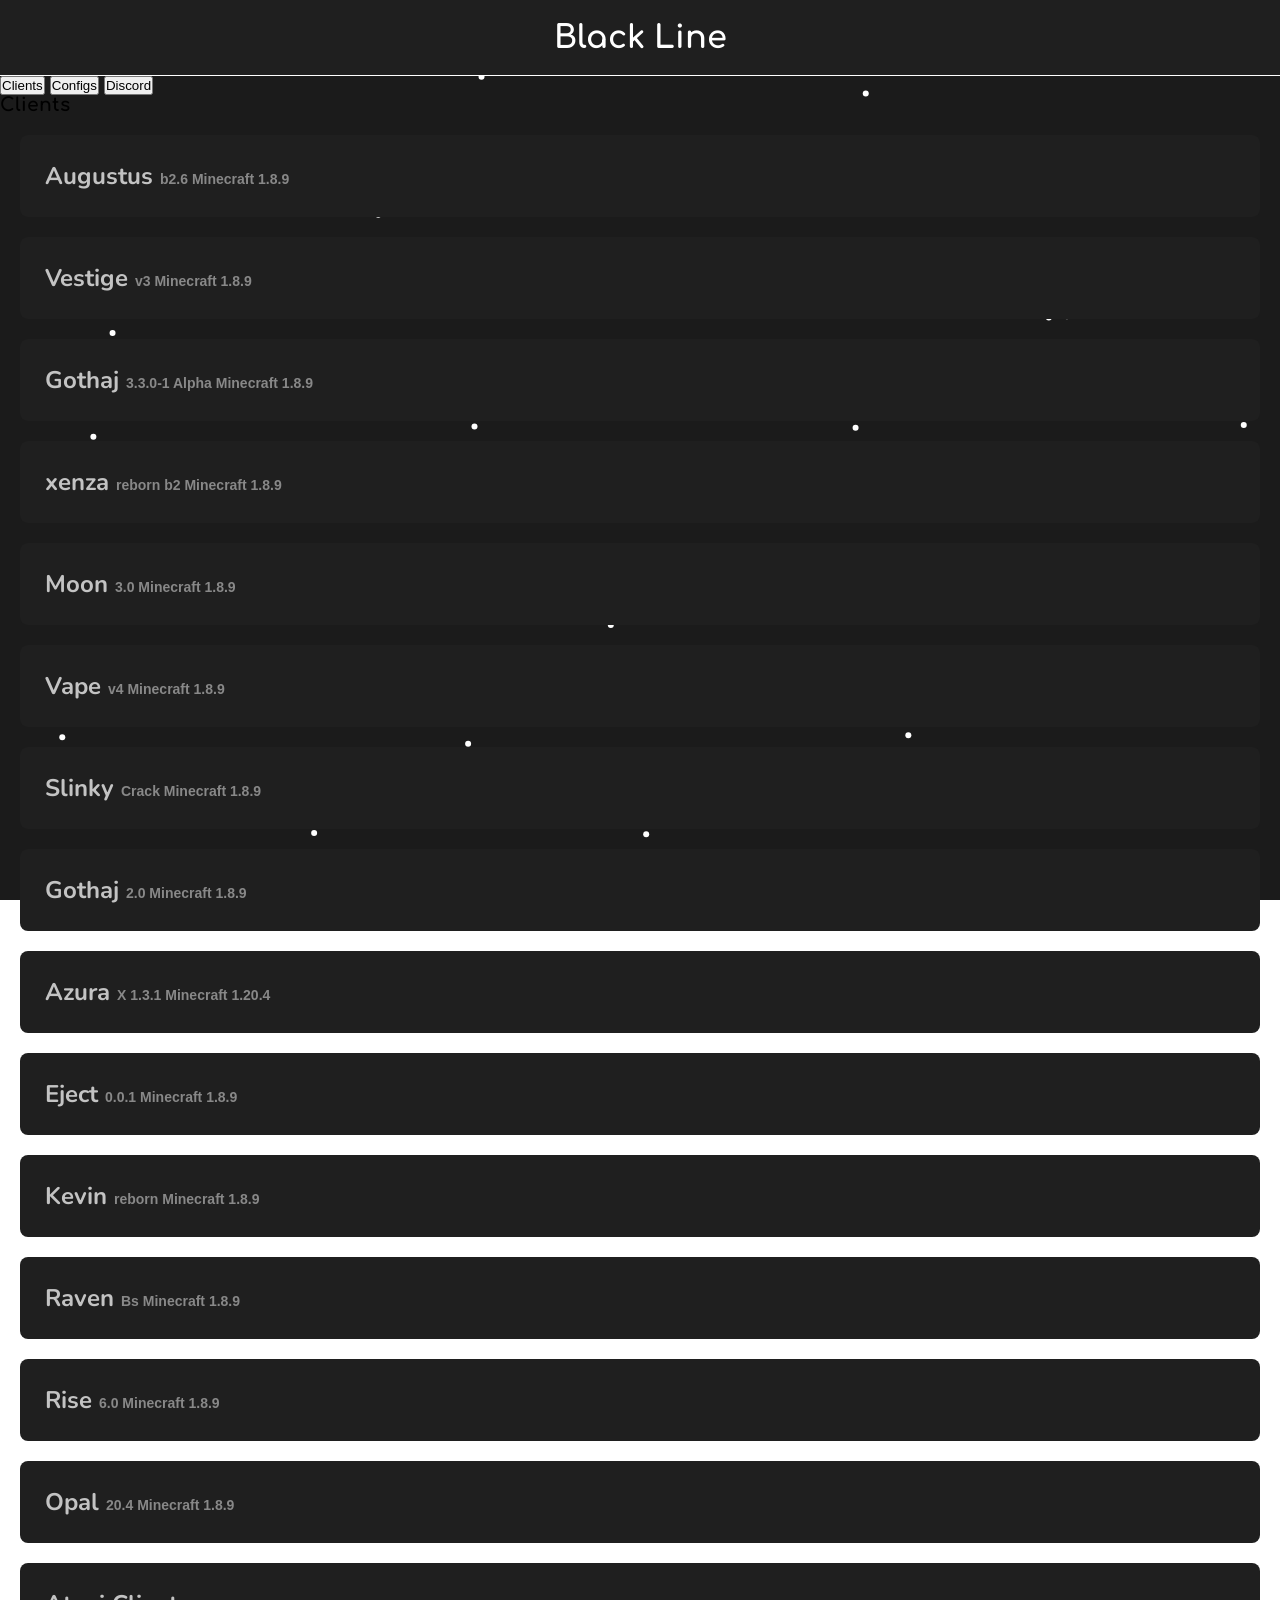
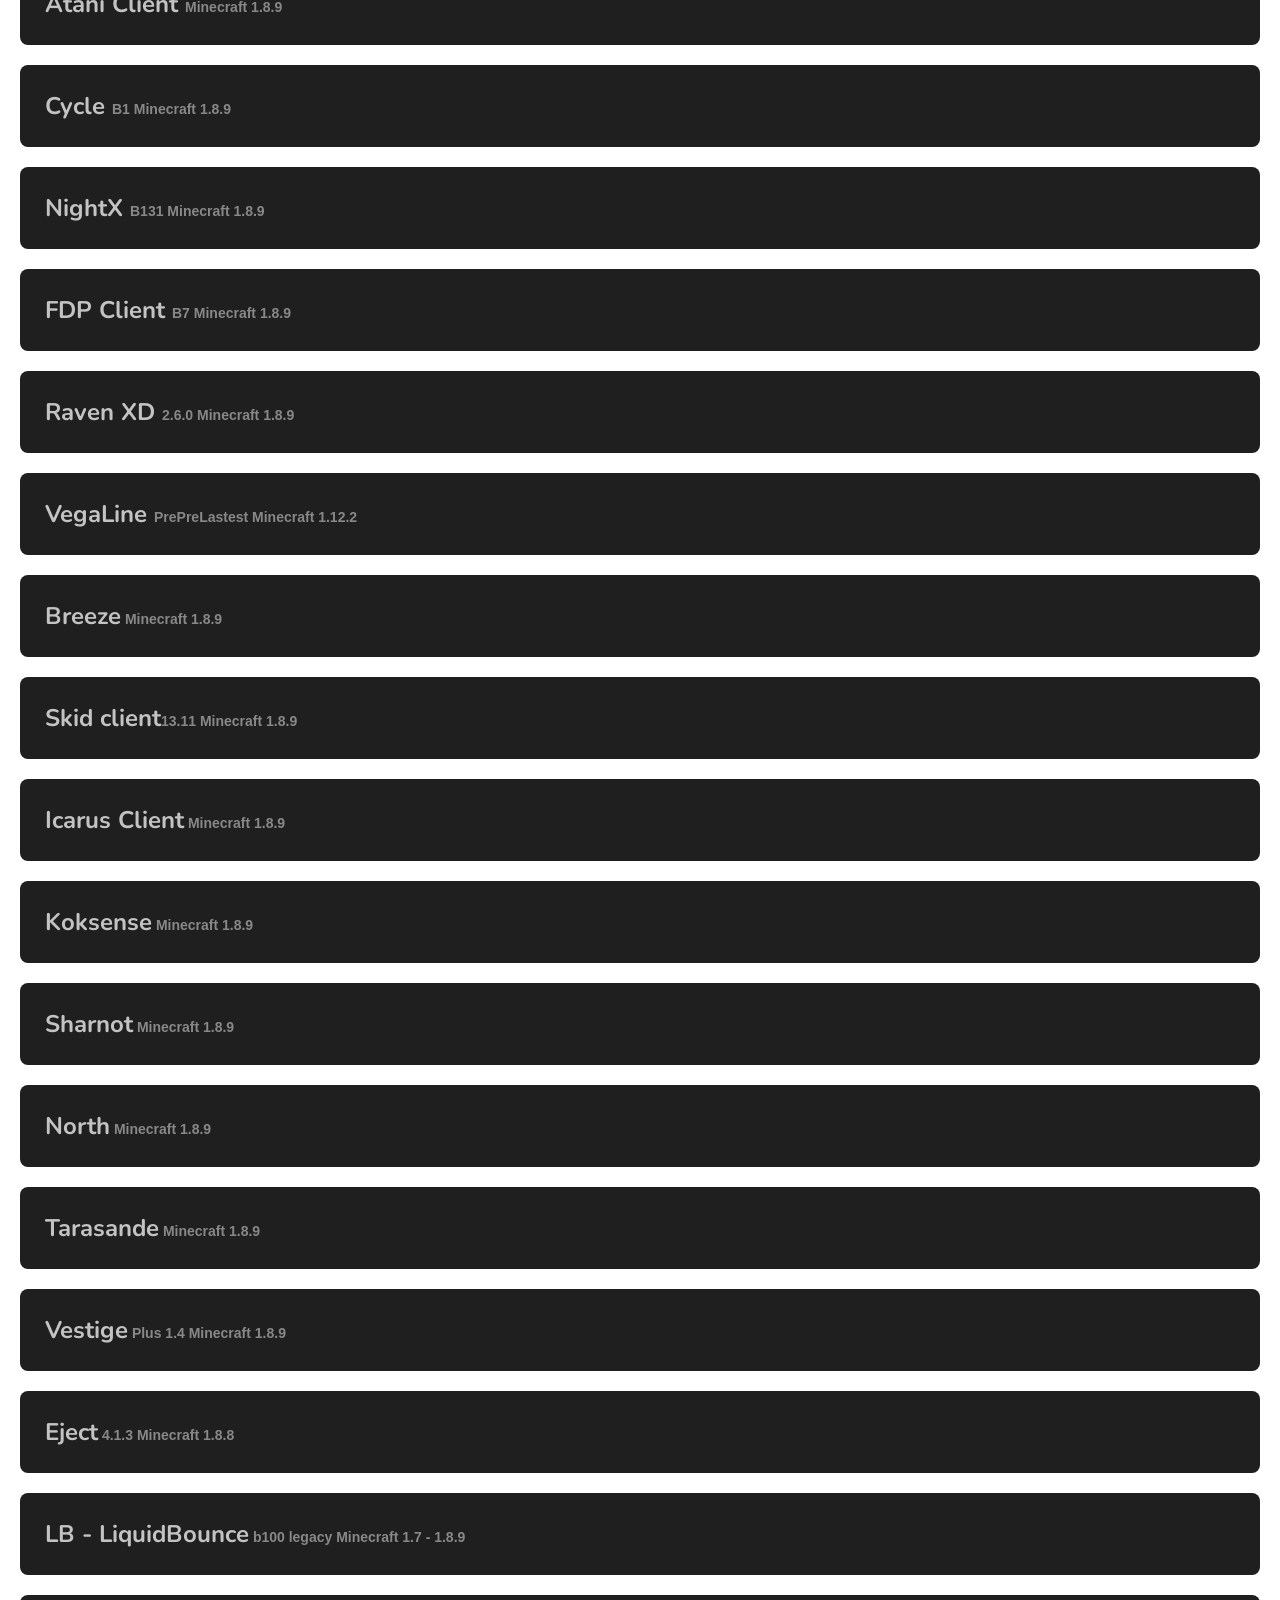
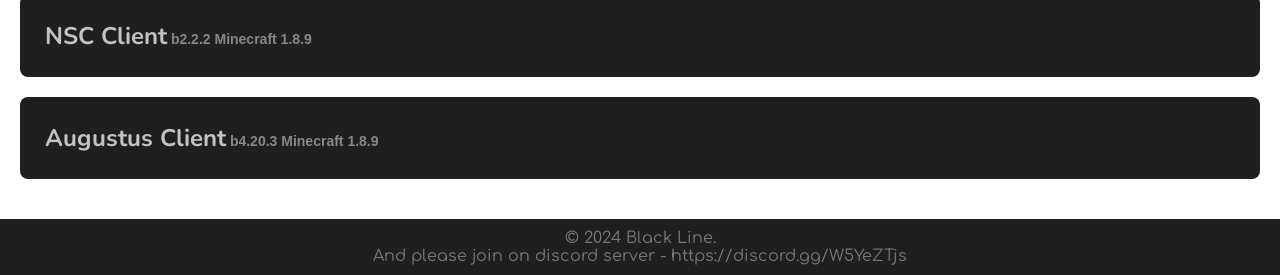
==== index.html @ 0f284dcb "Add files via upload this is my files because my authorizing app dont open" ====
<!DOCTYPE html>
<html>
<head>
  <link href='https://fonts.googleapis.com/css?family=Comfortaa' rel='stylesheet'>
  <link href="https://fonts.googleapis.com/css?family=Nunito" rel="stylesheet"> 
  <title>Black Line</title>
  <link rel="stylesheet" type="text/css" href="style.css">
</head>
<body>
  <header>
    <h1>Black Line</h1>
  </header>
  <div class="tab">
    <button class="tablinks" onclick="openCity(event, 'Clients')">Clients</button>
    <button class="tablinks" onclick="openCity(event, 'Configs')">Configs</button>
    <button class="tablinks" onclick="openCity(event, 'Discord')">Discord</button>
  </div>
  
  
  <div id="Clients" class="tabcontent">
    <h3>Clients</h3>
    
  <main>
    <div class="mod-section" onclick="toggleLinks(event, 'mod1')">
      <h2>Augustus <span class="mod-version">b2.6 Minecraft 1.8.9</span></h2>
      <div id="mod1-links" class="links">
        <ul>
          <br />
          <li><a href="https://workupload.com/start/Jeb2rNtH25T">Download Client</a></li>
          <li><a href="#">Intave, Polar, Grim</a></li>
          <li><a href="#">Description:</a></li>
          <li><a href="#">Augustus is one of the best cheats for today.</a></li>
          <li><a href="#">Unfortunately, it is only available on version 1.8.9.</a></li>
          <li><a href="#">But it has a good control menu, a nice appearance and</a></li>
          <li><a href="#">the possibility of almost complete customization.</a></li>
          <!-- Add more download links as needed -->
        </ul>
      </div>
    </div>
    <div class="mod-section" onclick="toggleLinks(event, 'mod2')">
      <h2>Vestige <span class="mod-version">v3 Minecraft 1.8.9</span></h2>
      <div id="mod2-links" class="links">
        <ul>
          <br />
          <li><a href="https://raw.githubusercontent.com/JonnyOnlineYT/mogelclients/main/vestige-v3.zip">Download Client</a></li>
          <li><a href="#">Intave, Polar, Grim</a></li>
          <li><a href="#">Description:</a></li>
          <li><a href="#">Vestige Client (1.8.9) is a free client designed for playing BlocksMC and Hypixel Servers</a></li>
          <li><a href="#">It has gained popularity among players for its features and performance. </a></li>
          <li><a href="#">Some of its notable features include scaffold, auto block, and ghost modules.</a></li>
          <li><a href="#">Players appreciate its speed, flawless execution, and high quality, especially in blade mode.</a></li>
          <!-- Add more download links as needed -->
        </ul>
      </div>
    </div>
    <div class="mod-section" onclick="toggleLinks(event, 'mod3')">
      <h2>Gothaj <span class="mod-version">3.3.0-1 Alpha Minecraft 1.8.9</span></h2>
      <div id="mod3-links" class="links">
        <ul>
          <br />
          <li><a href="https://github.com/6000IQPLAY/Gothaj3.3.0-1/releases/tag/1">Download Client</a></li>
          <li><a href="#">Matrix,Polar,Grim,Invate </a></li>
          <li><a href="#">Description:</a></li>
          <li><a href="#">Gothaj is a fairly popular and high-quality crack of the collection of cheat functions for minecraft 1.8.9, </a></li>
          <li><a href="#">it has a good control menu and the ability to work on vanilla minecraft. It works great on multi-user servers.</a></li>
          <!-- Add more download links as needed -->
        </ul>
      </div>
    </div>
        <div class="mod-section" onclick="toggleLinks(event, 'mod4')">
      <h2>xenza <span class="mod-version">reborn b2 Minecraft 1.8.9</span></h2>
      <div id="mod4-links" class="links">
        <ul>
          <br />
          <li><a href="https://workupload.com/file/TpEWAcXWvV6">Download Client</a></li>
          <li><a href="#">Intave, Polar, Grim </a></li>
          <li><a href="#">Description:</a></li>
          <li><a href="#">xenza is an analog of Augustus 2.6 but with a large set of functions.</a></li>
          <li><a href="#">Unfortunately, it is only available on version 1.8.9.</a></li>
          <li><a href="#">But it has a good control menu, a nice appearance and</a></li>
          <li><a href="#">the possibility of almost complete customization.</a></li>
          <!-- Add more download links as needed -->
        </ul>
      </div>
    </div>
    <div class="mod-section" onclick="toggleLinks(event, 'mod5')">
      <h2>Moon <span class="mod-version">3.0 Minecraft 1.8.9</span></h2>
      <div id="mod5-links" class="links">
        <ul>
          <br />
          <li><a href="https://www.mediafire.com/file/x8bqhr2j3sk7ki8/moon.rar/file">Download Client</a></li>
          <li><a href="#">Intave, Polar </a></li>
          <li><a href="#">Description:</a></li>
          <li><a href="#">A client which fits all your needs, both visually and feature wise.</a></li>
          <li><a href="#">Provides easy usability while staying customizable through our scripting system.</a></li>
          <!-- Add more download links as needed -->
        </ul>
      </div>
    </div>
    <div class="mod-section" onclick="toggleLinks(event, 'mod6')">
      <h2>Vape <span class="mod-version">v4 Minecraft 1.8.9</span></h2>
      <div id="mod6-links" class="links">
        <ul>
          <br />
          <li><a href="https://workupload.com/file/ntepRcmhAmQ">Download Client</a></li>
          <li><a href="#">Legit Client </a></li>
          <li><a href="#">Description:</a></li>
          <li><a href="#">Vape is designed specifically for the closet cheater, giving you undetectable advantages in combat.</a></li>
          <li><a href="#">No updates required. Our combat modules are designed to last, built to work on any anticheat without relying on temporary bypasses.</a></li>
          <li><a href="#">Enhance your performance with super-human aiming on multiple modules, while retaining full control of your cursor.</a></li>
          <!-- Add more download links as needed -->
        </ul>
      </div>
    </div>
    <div class="mod-section" onclick="toggleLinks(event, 'mod7')">
      <h2>Slinky <span class="mod-version">Crack Minecraft 1.8.9</span></h2>
      <div id="mod7-links" class="links">
        <ul>
          <br />
          <li><a href="https://workupload.com/start/u4AxCh53ywJ">Download Client</a></li>
          <li><a href="#">Intave, Polar</a></li>
          <!-- Add more download links as needed -->
        </ul>
      </div>
    </div>
    <div class="mod-section" onclick="toggleLinks(event, 'mod8')">
      <h2>Gothaj <span class="mod-version">2.0 Minecraft 1.8.9</span></h2>
      <div id="mod8-links" class="links">
        <ul>
          <br />
          <li><a href="https://www.mediafire.com/file/fvccam3km91acpy/Gothaj_Client_2.0.zip/file">Download Client</a></li>
          <li><a href="#">Intave, Polar, Grim, Matrix</a></li>
          <li><a href="#">Description:</a></li>
          <li><a href="#">Gothaj is a fairly popular and high-quality crack of the collection of cheat functions for minecraft 1.8.9, </a></li>
          <li><a href="#">it has a good control menu and the ability to work on vanilla minecraft. It works great on multi-user servers.</a></li>
          <!-- Add more download links as needed -->
        </ul>
      </div>
    </div>
    <div class="mod-section" onclick="toggleLinks(event, 'mod9')">
      <h2>Azura <span class="mod-version">X 1.3.1 Minecraft 1.20.4</span></h2>
      <div id="mod9-links" class="links">
        <ul>
          <br />
          <li><a href="https://www.mediafire.com/folder/qs6l0rlkm5ske/Azura+X+1.3.1">Download Client</a></li>
          <li><a href="#">Intave, Polar, Grim, Matrix</a></li>
          <!-- Add more download links as needed -->
        </ul>
      </div>
    </div>
    <div class="mod-section" onclick="toggleLinks(event, 'mod10')">
      <h2>Eject <span class="mod-version">0.0.1 Minecraft 1.8.9</span></h2>
      <div id="mod10-links" class="links">
        <ul>
          <br />
          <li><a href="https://drive.google.com/file/d/1KgndVhfohoVbIby2mFHTT6utDNGaOh8Y/view">Download Client</a></li>
          <li><a href="#">Intave, Polar, Grim, Matrix</a></li>
          <!-- Add more download links as needed -->
        </ul>
      </div>
    </div>
    <div class="mod-section" onclick="toggleLinks(event, 'mod11')">
      <h2>Kevin <span class="mod-version">reborn Minecraft 1.8.9</span></h2>
      <div id="mod11-links" class="links">
        <ul>
          <br />
          <li><a href="https://drive.google.com/file/d/1fQwMJ3UzFvBEUMCkCmTCUPOtE-1FVHh6/view">Download Client</a></li>
          <li><a href="#">Intave, Polar, Grim, Matrix</a></li>
          <!-- Add more download links as needed -->
        </ul>
      </div>
    </div>
    <div class="mod-section" onclick="toggleLinks(event, 'mod12')">
      <h2>Raven <span class="mod-version">Bs Minecraft 1.8.9</span></h2>
      <div id="mod12-links" class="links">
        <ul>
          <br />
          <li><a href="https://www.mediafire.com/file/vim54x78dmd5k6h/raven-bS.jar/file">Download Client</a></li>
          <li><a href="#">Matrix, Polar, Grim, Intave</a></li>
          <!-- Add more download links as needed -->
        </ul>
      </div>
    </div>
    <div class="mod-section" onclick="toggleLinks(event, 'mod13')">
      <h2>Rise <span class="mod-version">6.0 Minecraft 1.8.9</span></h2>
      <div id="mod13-links" class="links">
        <ul>
          <br />
          <li><a href="https://www.mediafire.com/file/3w3oole1l0ma2t7/RIse.zip/file">Download Client</a></li>
          <li><a href="#">Intave, Polar, Grim, Matrix</a></li>
          <!-- Add more download links as needed -->
        </ul>
      </div>
    </div>
    <div class="mod-section" onclick="toggleLinks(event, 'mod14')">
      <h2>Opal <span class="mod-version">20.4 Minecraft 1.8.9</span></h2>
      <div id="mod14-links" class="links">
        <ul>
          <br />
          <li><a href="https://www.mediafire.com/file/7ggxdp9uqwljor7/opal_files.rar/file">Download Client</a></li>
          <li><a href="#">Intave, Polar, Grim</a></li>
          <!-- Add more download links as needed -->
        </ul>
      </div>
    </div>
    <div class="mod-section" onclick="toggleLinks(event, 'mod15')">
      <h2>Atani Client <span class="mod-version"> Minecraft 1.8.9</span></h2>
      <div id="mod15-links" class="links">
        <ul>
          <br />
          <li><a href=" https://workupload.com/file/6sbhyuvFpcD">Download Client</a></li>
          <li><a href="#">Intave, Polar, Grim</a></li>
          <!-- Add more download links as needed -->
        </ul>
      </div>
    </div>
    <div class="mod-section" onclick="toggleLinks(event, 'mod16')">
      <h2>Cycle <span class="mod-version"> B1 Minecraft 1.8.9</span></h2>
      <div id="mod16-links" class="links">
        <ul>
          <br />
          <li><a href="https://www.mediafire.com/file/4e4ncevacizwep8/Cycle.zip/file">Download Client</a></li>
          <li><a href="#">Intave, Polar, Grim, AAC</a></li>
          <!-- Add more download links as needed -->
        </ul>
      </div>
    </div>
    <div class="mod-section" onclick="toggleLinks(event, 'mod17')">
      <h2>NightX <span class="mod-version"> B131 Minecraft 1.8.9</span></h2>
      <div id="mod17-links" class="links">
        <ul>
          <br />
          <li><a href="https://www.mediafire.com/file/ekyjxr29724k6vl/nightx-b131.jar/file">Download Client</a></li>
          <li><a href="#">NCP, AAC</a></li>
          <!-- Add more download links as needed -->
        </ul>
      </div>
    </div>
    <div class="mod-section" onclick="toggleLinks(event, 'mod18')">
      <h2>FDP Client <span class="mod-version"> B7 Minecraft 1.8.9</span></h2>
      <div id="mod18-links" class="links">
        <ul>
          <br />
          <li><a href="https://www.mediafire.com/file/qr2v65r2qyps3za/FDPClient-build.jar/file">Download Client</a></li>
          <li><a href="#">Intave, Polar, Matrix</a></li>
          <!-- Add more download links as needed -->
        </ul>
      </div>
    </div>
    <div class="mod-section" onclick="toggleLinks(event, 'mod19')">
      <h2>Raven XD <span class="mod-version"> 2.6.0 Minecraft 1.8.9</span></h2>
      <div id="mod19-links" class="links">
        <ul>
          <br />
          <li><a href="https://www.mediafire.com/file/8wau5yt0liipi9w/raven-XD.jar/file">Download Client</a></li>
          <li><a href="#">Matrix, Polar, Grim, Intave</a></li>
          <!-- Add more download links as needed -->
        </ul>
      </div>
    </div>
    <div class="mod-section" onclick="toggleLinks(event, 'mod20')">
      <h2>VegaLine <span class="mod-version"> PrePreLastest Minecraft 1.12.2</span></h2>
      <div id="mod20-links" class="links">
        <ul>
          <br />
          <li><a href="https://workupload.com/file/kgQX3za2H6N">Download Client</a></li>
          <li><a href="#">Matrix, Polar, Grim, Intave</a></li>
          <!-- Add more download links as needed -->
        </ul>
      </div>
    </div>
    <div class="mod-section" onclick="toggleLinks(event, 'mod21')">
      <h2>Breeze<span class="mod-version">  Minecraft 1.8.9</span></h2>
      <div id="mod21-links" class="links">
        <ul>
          <br />
          <li><a href="https://www.mediafire.com/file/jpk0q5c6pwi5vqu/breeze_mod_crack.rar/file">Download Client</a></li>
          <li><a href="#">Legit client</a></li>
          <!-- Add more download links as needed -->
        </ul>
      </div>
    </div>
    <div class="mod-section" onclick="toggleLinks(event, 'mod22')">
      <h2>Skid client<span class="mod-version">13.11  Minecraft 1.8.9</span></h2>
      <div id="mod22-links" class="links">
        <ul>
          <br />
          <li><a href="https://www.mediafire.com/file/66086vh2yztd04z/Skid.zip/file">Download Client</a></li>
          <li><a href="#">Intave, Matrix, Grim</a></li>
          <!-- Add more download links as needed -->
        </ul>
      </div>
    </div>
    <div class="mod-section" onclick="toggleLinks(event, 'mod23')">
      <h2>Icarus Client<span class="mod-version"> Minecraft 1.8.9</span></h2>
      <div id="mod23-links" class="links">
        <ul>
          <br />
          <li><a href="https://www.mediafire.com/file/jtnfom02lpfukeb/Icarus.zip/file">Download Client</a></li>
          <li><a href="#">Intave, NCP, Vulcan, Matrix</a></li>
          <!-- Add more download links as needed -->
        </ul>
      </div>
    </div>
    <div class="mod-section" onclick="toggleLinks(event, 'mod24')">
      <h2>Koksense<span class="mod-version"> Minecraft 1.8.9</span></h2>
      <div id="mod24-links" class="links">
        <ul>
          <br />
          <li><a href="https://workupload.com/file/cumwGpUpEcW">Download Client</a></li>
          <li><a href="#">Intave, NCP, Vulcan, Matrix</a></li>
          <!-- Add more download links as needed -->
        </ul>
      </div>
    </div>
    <div class="mod-section" onclick="toggleLinks(event, 'mod25')">
      <h2>Sharnot<span class="mod-version"> Minecraft 1.8.9</span></h2>
      <div id="mod25-links" class="links">
        <ul>
          <br />
          <li><a href="https://drive.google.com/file/d/1z7fZajwUnlibhmOHBlvj8Dl8xIfo1o29/view">Download Client</a></li>
          <li><a href="#">Intave, NCP, Vulcan, Matrix</a></li>
          <!-- Add more download links as needed -->
        </ul>
      </div>
    </div>
    <div class="mod-section" onclick="toggleLinks(event, 'mod26')">
      <h2>North<span class="mod-version"> Minecraft 1.8.9</span></h2>
      <div id="mod26-links" class="links">
        <ul>
          <br />
          <li><a href="https://www.mediafire.com/file/1mysgkvptzo63ff/northshitintave.rar/file">Download Client</a></li>
          <li><a href="#">Intave, NCP, Vulcan, Matrix</a></li>
          <li><a href="#">Description:</a></li>
          <li><a href="#">North is a library that implements the OAuth 1.0a consumer and provider protocols.</a></li>
          <li><a href="#">It allows you to connect to an OAuth provider and request its resources,</a></li>
          <li><a href="#">or to build your own OAuth provider.</a></li>
          <!-- Add more download links as needed -->
        </ul>
      </div>
    </div>
    <div class="mod-section" onclick="toggleLinks(event, 'mod27')">
      <h2>Tarasande<span class="mod-version"> Minecraft 1.8.9</span></h2>
      <div id="mod27-links" class="links">
        <ul>
          <br />
          <li><a href="https://www.mediafire.com/file/1vwwv243a3aprsv/tarasande_files.rar/file">Download Client</a></li>
          <li><a href="#">Intave, NCP, Vulcan, Matrix</a></li>
          <li><a href="#">Description:</a></li>
          <li><a href="#">Tarasande Client Mod (1.20.4, 1.20.1) provides various features that give players an advantage</a></li>
          <li><a href="#">such as ESP (Extra Sensory Perception) to see other players through walls</a></li>
          <li><a href="#">aimbot functionality, and other enhancements.</a></li>
          <!-- Add more download links as needed -->
        </ul>
      </div>
    </div>
    <div class="mod-section" onclick="toggleLinks(event, 'mod28')">
      <h2>Vestige<span class="mod-version"> Plus 1.4 Minecraft 1.8.9</span></h2>
      <div id="mod28-links" class="links">
        <ul>
          <br />
          <li><a href="https://www.mediafire.com/file/uwz2aen91uhidal/vestige%252B_softland.zip/file">Download Client</a></li>
          <li><a href="#">Intave, NCP, Vulcan, Matrix</a></li>
          <li><a href="#">Description:</a></li>
          <li><a href="#">Vestige Client (1.8.9) is a free client designed for playing BlocksMC and Hypixel Servers</a></li>
          <li><a href="#">It has gained popularity among players for its features and performance. </a></li>
          <li><a href="#">Some of its notable features include scaffold, auto block, and ghost modules.</a></li>
          <li><a href="#">Players appreciate its speed, flawless execution, and high quality, especially in blade mode.</a></li>
          <!-- Add more download links as needed -->
        </ul>
      </div>
    </div>
    <div class="mod-section" onclick="toggleLinks(event, 'mod29')">
      <h2>Eject<span class="mod-version"> 4.1.3 Minecraft 1.8.8</span></h2>
      <div id="mod29-links" class="links">
        <ul>
          <br />
          <li><a href="https://www.mediafire.com/file/a90115vv3duwmrt/Eject_4.1.3.zip/file">Download Client</a></li>
          <li><a href="#">Intave, NCP, Vulcan, Matrix</a></li>
          <li><a href="#">Description:</a></li>
          <li><a href="#">An incredibly good GommeHD / Intave client</a></li>
          <li><a href="#">Frequently receives updates for Gomme and Intave AntiCheat </a></li>
          <li><a href="#">It is also ideal for gamers, cheaters and other Intave servers!</a></li>
          <!-- Add more download links as needed -->
        </ul>
      </div>
    </div>
    <div class="mod-section" onclick="toggleLinks(event, 'mod30')">
      <h2>LB - LiquidBounce<span class="mod-version"> b100 legacy Minecraft 1.7 - 1.8.9</span></h2>
      <div id="mod30-links" class="links">
        <ul>
          <br />
          <li><a href="I'm sorry, he's not here yet.">Download Client mod </a></li>
          <li><a href="https://liquidbounce.net/?ref=website-popularity">Download Client on official site LB</a></li>
          <li><a href="#">maybe all anticheats</a></li>
          <li><a href="#">Description:</a></li>
          <li><a href="#">LiquidBounce is a free and open-source mixin-based injection hacked client using the Fabric API for Minecraft.</a></li>
          <!-- Add more download links as needed -->
        </ul>
      </div>
    </div>
    <div class="mod-section" onclick="toggleLinks(event, 'mod31')">
      <h2>NSC Client<span class="mod-version"> b2.2.2 Minecraft 1.8.9</span></h2>
      <div id="mod31-links" class="links">
        <ul>
          <br />
          <li><a href="https://workupload.com/file/UJxXZkSLnph">Download Client mod </a></li>
          <li><a href="#">intave</a></li>
          <li><a href="#">Description:</a></li>
          <li><a href="#">-</a></li>
          <!-- Add more download links as needed -->
        </ul>
      </div>
    </div>
    <!-- Add more mod sections as needed -->
    <div class="mod-section" onclick="toggleLinks(event, 'mod32')">
      <h2>Augustus Client<span class="mod-version"> b4.20.3 Minecraft 1.8.9</span></h2>
      <div id="mod32-links" class="links">
        <ul>
          <br />
          <li><a href="https://go.linkify.ru/1seh">Download Client</a></li>
          <li><a href="#">intave and ohters</a></li>
          <li><a href="#">Description:</a></li>
          <li><a href="#">open file and run start.bat and wait for it to load</a></li>
          <!-- Add more download links as needed -->
        </ul>
      </div>
    </div>
    <!-- Add more mod sections as needed -->
  </main>
  <footer>
    <p>© 2024 Black Line.</p>
    <p>And please join on discord server - https://discord.gg/W5YeZTjs</p>
  </footer>
  <canvas id="canvas"></canvas>
  <script src="script.js"></script>
</body>
</html>
---- style.css ----
* {
  margin: 0;
  padding: 0;
  box-sizing: border-box;
}

body {
  font-family: 'Comfortaa';
  display: flex;
  flex-direction: column;
  min-height: 100vh;
}

header {
  background-color: #1f1f1f;
  color: #ffffff;
  padding: 20px;
  text-align: center;
  border-bottom: 1px solid #fff;
}

h1 {
  margin: 0;
  font-size: 32px;
}

main {
  padding: 20px;
  flex-grow: 1;
}

.mod-section {
  font-family: 'Nunito';
  background-color: #1f1f1f;
  border: 1px solid #515151;
  padding: 20px;
  margin-bottom: 20px;
  display: flex;
  flex-direction: column;
  align-items: flex-start;
  text-decoration: none;
  color: #c3c3c3;
  border-radius: 8px;
  border: 5px solid transparent; 
  transition: background-color 0.3s ease, border-color 0.3s ease;
  cursor: pointer;
}

.mod-section:hover {
  border-color: #fff; 
  background-color: #1d1d1d;
  border: 5px solid #fff;
}

.mod-section h2 {
  margin: 0;
  font-size: 24px;
  margin-right: 10px;
}

.mod-version {
  font-family: Arial, sans-serif;
  font-size: 14px;
  color: #888;
  font-weight: bold;
}

.links {
  max-height: 0;
  overflow: hidden;
  transition: max-height 0.5s ease;
}

.links.show {
  max-height: 200px;
}


.links ul {
  list-style: none;
}

.links li {
  margin-bottom: 5px;
}

.links a {
  transition: color 0.3s ease;
  text-decoration: none;
  color: #c5c5c5;
}

.links a:hover {
  color: white;
}

footer {
  background-color: #1f1f1f;
  color: #7a7a7a;
  padding: 10px;
  text-align: center;
  overflow: hidden;
}

canvas {
  background-color:#1b1b1b;
  position: fixed;
  top: 0;
  left: 0;
  z-index: -1;
  pointer-events: none;
}
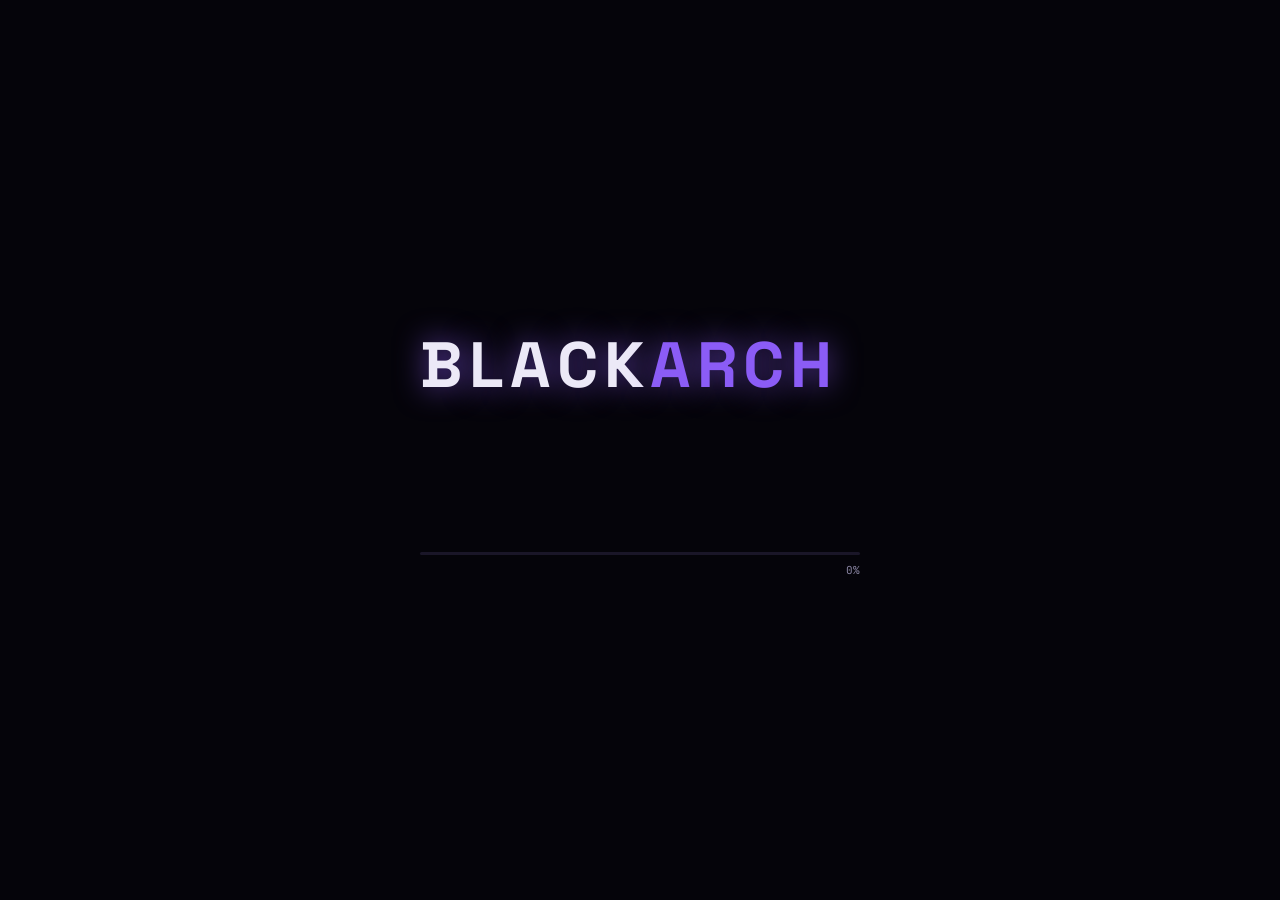
==== commit fd81ce6a: "update!" ====
--- a/index.html
+++ b/index.html
@@ -1,438 +1,44 @@
 <!DOCTYPE html>
-<html>
+<html lang="ru">
 <head>
-  <link href='https://fonts.googleapis.com/css?family=Comfortaa' rel='stylesheet'>
-  <link href="https://fonts.googleapis.com/css?family=Nunito" rel="stylesheet"> 
-  <title>Black Line</title>
-  <link rel="stylesheet" type="text/css" href="style.css">
+<meta charset="UTF-8"><meta name="viewport" content="width=device-width,initial-scale=1">
+<title>BlackArch</title>
+<link rel="preconnect" href="https://fonts.googleapis.com"><link rel="preconnect" href="https://fonts.gstatic.com" crossorigin>
+<link href="https://fonts.googleapis.com/css2?family=Space+Grotesk:wght@400;500;700&family=JetBrains+Mono:wght@400;600&display=swap" rel="stylesheet">
+<link rel="stylesheet" href="style.css">
 </head>
 <body>
-  <header>
-    <h1>Black Line</h1>
-  </header>
-  <div class="tab">
-    <button class="tablinks" onclick="openCity(event, 'Clients')">Clients</button>
-    <button class="tablinks" onclick="openCity(event, 'Configs')">Configs</button>
-    <button class="tablinks" onclick="openCity(event, 'Discord')">Discord</button>
+<div id="boot">
+  <canvas id="bootfx"></canvas>
+  <div class="boot-box">
+    <div class="boot-logo">BLACK<span>ARCH</span></div>
+    <div class="boot-log" id="bootlog"></div>
+    <div class="boot-bar"><i id="bootbar"></i></div>
+    <div class="boot-pct" id="bootpct">0%</div>
   </div>
-  
-  
-  <div id="Clients" class="tabcontent">
-    <h3>Clients</h3>
-    
+</div>
+<div class="bg"></div>
+<div class="app">
+  <aside class="side">
+    <a class="brand" href="#clients">BLACK<span>ARCH</span></a>
+    <nav id="tabs">
+      <button data-tab="clients" class="on"><svg viewBox="0 0 24 24"><path d="M4 5h16v11H4zM8 20h8M12 16v4"/></svg><b>Clients</b></button>
+      <button data-tab="cfg"><svg viewBox="0 0 24 24"><path d="M4 7h10M18 7h2M4 17h2M10 17h10M14 4v6M6 14v6"/></svg><b>CFG</b></button>
+      <button data-tab="install"><svg viewBox="0 0 24 24"><path d="M12 4v11M7 11l5 5 5-5M5 20h14"/></svg><b>Install</b></button>
+      <button data-tab="youtube"><svg viewBox="0 0 24 24"><rect x="3" y="6" width="18" height="12" rx="4"/><path d="M10 9.5v5l4.5-2.5z"/></svg><b>YouTube</b></button>
+      <button data-tab="discord"><svg viewBox="0 0 24 24"><path d="M7 7c3-1.5 7-1.5 10 0 2 3 3 6 3 9-2 1.500-4 2-4 2l-1-2M7 7C5 10 4 13 4 16c2 1.500 4 2 4 2l1-2M9 13h.01M15 13h.01"/></svg><b>Discord</b></button>
+    </nav>
+    <div class="side-foot">v3 · online<span class="dot"></span></div>
+  </aside>
   <main>
-    <div class="mod-section" onclick="toggleLinks(event, 'mod1')">
-      <h2>Augustus <span class="mod-version">b2.6 Minecraft 1.8.9</span></h2>
-      <div id="mod1-links" class="links">
-        <ul>
-          <br />
-          <li><a href="https://workupload.com/start/Jeb2rNtH25T">Download Client</a></li>
-          <li><a href="#">Intave, Polar, Grim</a></li>
-          <li><a href="#">Description:</a></li>
-          <li><a href="#">Augustus is one of the best cheats for today.</a></li>
-          <li><a href="#">Unfortunately, it is only available on version 1.8.9.</a></li>
-          <li><a href="#">But it has a good control menu, a nice appearance and</a></li>
-          <li><a href="#">the possibility of almost complete customization.</a></li>
-          <!-- Add more download links as needed -->
-        </ul>
-      </div>
-    </div>
-    <div class="mod-section" onclick="toggleLinks(event, 'mod2')">
-      <h2>Vestige <span class="mod-version">v3 Minecraft 1.8.9</span></h2>
-      <div id="mod2-links" class="links">
-        <ul>
-          <br />
-          <li><a href="https://raw.githubusercontent.com/JonnyOnlineYT/mogelclients/main/vestige-v3.zip">Download Client</a></li>
-          <li><a href="#">Intave, Polar, Grim</a></li>
-          <li><a href="#">Description:</a></li>
-          <li><a href="#">Vestige Client (1.8.9) is a free client designed for playing BlocksMC and Hypixel Servers</a></li>
-          <li><a href="#">It has gained popularity among players for its features and performance. </a></li>
-          <li><a href="#">Some of its notable features include scaffold, auto block, and ghost modules.</a></li>
-          <li><a href="#">Players appreciate its speed, flawless execution, and high quality, especially in blade mode.</a></li>
-          <!-- Add more download links as needed -->
-        </ul>
-      </div>
-    </div>
-    <div class="mod-section" onclick="toggleLinks(event, 'mod3')">
-      <h2>Gothaj <span class="mod-version">3.3.0-1 Alpha Minecraft 1.8.9</span></h2>
-      <div id="mod3-links" class="links">
-        <ul>
-          <br />
-          <li><a href="https://github.com/6000IQPLAY/Gothaj3.3.0-1/releases/tag/1">Download Client</a></li>
-          <li><a href="#">Matrix,Polar,Grim,Invate </a></li>
-          <li><a href="#">Description:</a></li>
-          <li><a href="#">Gothaj is a fairly popular and high-quality crack of the collection of cheat functions for minecraft 1.8.9, </a></li>
-          <li><a href="#">it has a good control menu and the ability to work on vanilla minecraft. It works great on multi-user servers.</a></li>
-          <!-- Add more download links as needed -->
-        </ul>
-      </div>
-    </div>
-        <div class="mod-section" onclick="toggleLinks(event, 'mod4')">
-      <h2>xenza <span class="mod-version">reborn b2 Minecraft 1.8.9</span></h2>
-      <div id="mod4-links" class="links">
-        <ul>
-          <br />
-          <li><a href="https://workupload.com/file/TpEWAcXWvV6">Download Client</a></li>
-          <li><a href="#">Intave, Polar, Grim </a></li>
-          <li><a href="#">Description:</a></li>
-          <li><a href="#">xenza is an analog of Augustus 2.6 but with a large set of functions.</a></li>
-          <li><a href="#">Unfortunately, it is only available on version 1.8.9.</a></li>
-          <li><a href="#">But it has a good control menu, a nice appearance and</a></li>
-          <li><a href="#">the possibility of almost complete customization.</a></li>
-          <!-- Add more download links as needed -->
-        </ul>
-      </div>
-    </div>
-    <div class="mod-section" onclick="toggleLinks(event, 'mod5')">
-      <h2>Moon <span class="mod-version">3.0 Minecraft 1.8.9</span></h2>
-      <div id="mod5-links" class="links">
-        <ul>
-          <br />
-          <li><a href="https://www.mediafire.com/file/x8bqhr2j3sk7ki8/moon.rar/file">Download Client</a></li>
-          <li><a href="#">Intave, Polar </a></li>
-          <li><a href="#">Description:</a></li>
-          <li><a href="#">A client which fits all your needs, both visually and feature wise.</a></li>
-          <li><a href="#">Provides easy usability while staying customizable through our scripting system.</a></li>
-          <!-- Add more download links as needed -->
-        </ul>
-      </div>
-    </div>
-    <div class="mod-section" onclick="toggleLinks(event, 'mod6')">
-      <h2>Vape <span class="mod-version">v4 Minecraft 1.8.9</span></h2>
-      <div id="mod6-links" class="links">
-        <ul>
-          <br />
-          <li><a href="https://workupload.com/file/ntepRcmhAmQ">Download Client</a></li>
-          <li><a href="#">Legit Client </a></li>
-          <li><a href="#">Description:</a></li>
-          <li><a href="#">Vape is designed specifically for the closet cheater, giving you undetectable advantages in combat.</a></li>
-          <li><a href="#">No updates required. Our combat modules are designed to last, built to work on any anticheat without relying on temporary bypasses.</a></li>
-          <li><a href="#">Enhance your performance with super-human aiming on multiple modules, while retaining full control of your cursor.</a></li>
-          <!-- Add more download links as needed -->
-        </ul>
-      </div>
-    </div>
-    <div class="mod-section" onclick="toggleLinks(event, 'mod7')">
-      <h2>Slinky <span class="mod-version">Crack Minecraft 1.8.9</span></h2>
-      <div id="mod7-links" class="links">
-        <ul>
-          <br />
-          <li><a href="https://workupload.com/start/u4AxCh53ywJ">Download Client</a></li>
-          <li><a href="#">Intave, Polar</a></li>
-          <!-- Add more download links as needed -->
-        </ul>
-      </div>
-    </div>
-    <div class="mod-section" onclick="toggleLinks(event, 'mod8')">
-      <h2>Gothaj <span class="mod-version">2.0 Minecraft 1.8.9</span></h2>
-      <div id="mod8-links" class="links">
-        <ul>
-          <br />
-          <li><a href="https://www.mediafire.com/file/fvccam3km91acpy/Gothaj_Client_2.0.zip/file">Download Client</a></li>
-          <li><a href="#">Intave, Polar, Grim, Matrix</a></li>
-          <li><a href="#">Description:</a></li>
-          <li><a href="#">Gothaj is a fairly popular and high-quality crack of the collection of cheat functions for minecraft 1.8.9, </a></li>
-          <li><a href="#">it has a good control menu and the ability to work on vanilla minecraft. It works great on multi-user servers.</a></li>
-          <!-- Add more download links as needed -->
-        </ul>
-      </div>
-    </div>
-    <div class="mod-section" onclick="toggleLinks(event, 'mod9')">
-      <h2>Azura <span class="mod-version">X 1.3.1 Minecraft 1.20.4</span></h2>
-      <div id="mod9-links" class="links">
-        <ul>
-          <br />
-          <li><a href="https://www.mediafire.com/folder/qs6l0rlkm5ske/Azura+X+1.3.1">Download Client</a></li>
-          <li><a href="#">Intave, Polar, Grim, Matrix</a></li>
-          <!-- Add more download links as needed -->
-        </ul>
-      </div>
-    </div>
-    <div class="mod-section" onclick="toggleLinks(event, 'mod10')">
-      <h2>Eject <span class="mod-version">0.0.1 Minecraft 1.8.9</span></h2>
-      <div id="mod10-links" class="links">
-        <ul>
-          <br />
-          <li><a href="https://drive.google.com/file/d/1KgndVhfohoVbIby2mFHTT6utDNGaOh8Y/view">Download Client</a></li>
-          <li><a href="#">Intave, Polar, Grim, Matrix</a></li>
-          <!-- Add more download links as needed -->
-        </ul>
-      </div>
-    </div>
-    <div class="mod-section" onclick="toggleLinks(event, 'mod11')">
-      <h2>Kevin <span class="mod-version">reborn Minecraft 1.8.9</span></h2>
-      <div id="mod11-links" class="links">
-        <ul>
-          <br />
-          <li><a href="https://drive.google.com/file/d/1fQwMJ3UzFvBEUMCkCmTCUPOtE-1FVHh6/view">Download Client</a></li>
-          <li><a href="#">Intave, Polar, Grim, Matrix</a></li>
-          <!-- Add more download links as needed -->
-        </ul>
-      </div>
-    </div>
-    <div class="mod-section" onclick="toggleLinks(event, 'mod12')">
-      <h2>Raven <span class="mod-version">Bs Minecraft 1.8.9</span></h2>
-      <div id="mod12-links" class="links">
-        <ul>
-          <br />
-          <li><a href="https://www.mediafire.com/file/vim54x78dmd5k6h/raven-bS.jar/file">Download Client</a></li>
-          <li><a href="#">Matrix, Polar, Grim, Intave</a></li>
-          <!-- Add more download links as needed -->
-        </ul>
-      </div>
-    </div>
-    <div class="mod-section" onclick="toggleLinks(event, 'mod13')">
-      <h2>Rise <span class="mod-version">6.0 Minecraft 1.8.9</span></h2>
-      <div id="mod13-links" class="links">
-        <ul>
-          <br />
-          <li><a href="https://www.mediafire.com/file/3w3oole1l0ma2t7/RIse.zip/file">Download Client</a></li>
-          <li><a href="#">Intave, Polar, Grim, Matrix</a></li>
-          <!-- Add more download links as needed -->
-        </ul>
-      </div>
-    </div>
-    <div class="mod-section" onclick="toggleLinks(event, 'mod14')">
-      <h2>Opal <span class="mod-version">20.4 Minecraft 1.8.9</span></h2>
-      <div id="mod14-links" class="links">
-        <ul>
-          <br />
-          <li><a href="https://www.mediafire.com/file/7ggxdp9uqwljor7/opal_files.rar/file">Download Client</a></li>
-          <li><a href="#">Intave, Polar, Grim</a></li>
-          <!-- Add more download links as needed -->
-        </ul>
-      </div>
-    </div>
-    <div class="mod-section" onclick="toggleLinks(event, 'mod15')">
-      <h2>Atani Client <span class="mod-version"> Minecraft 1.8.9</span></h2>
-      <div id="mod15-links" class="links">
-        <ul>
-          <br />
-          <li><a href=" https://workupload.com/file/6sbhyuvFpcD">Download Client</a></li>
-          <li><a href="#">Intave, Polar, Grim</a></li>
-          <!-- Add more download links as needed -->
-        </ul>
-      </div>
-    </div>
-    <div class="mod-section" onclick="toggleLinks(event, 'mod16')">
-      <h2>Cycle <span class="mod-version"> B1 Minecraft 1.8.9</span></h2>
-      <div id="mod16-links" class="links">
-        <ul>
-          <br />
-          <li><a href="https://www.mediafire.com/file/4e4ncevacizwep8/Cycle.zip/file">Download Client</a></li>
-          <li><a href="#">Intave, Polar, Grim, AAC</a></li>
-          <!-- Add more download links as needed -->
-        </ul>
-      </div>
-    </div>
-    <div class="mod-section" onclick="toggleLinks(event, 'mod17')">
-      <h2>NightX <span class="mod-version"> B131 Minecraft 1.8.9</span></h2>
-      <div id="mod17-links" class="links">
-        <ul>
-          <br />
-          <li><a href="https://www.mediafire.com/file/ekyjxr29724k6vl/nightx-b131.jar/file">Download Client</a></li>
-          <li><a href="#">NCP, AAC</a></li>
-          <!-- Add more download links as needed -->
-        </ul>
-      </div>
-    </div>
-    <div class="mod-section" onclick="toggleLinks(event, 'mod18')">
-      <h2>FDP Client <span class="mod-version"> B7 Minecraft 1.8.9</span></h2>
-      <div id="mod18-links" class="links">
-        <ul>
-          <br />
-          <li><a href="https://www.mediafire.com/file/qr2v65r2qyps3za/FDPClient-build.jar/file">Download Client</a></li>
-          <li><a href="#">Intave, Polar, Matrix</a></li>
-          <!-- Add more download links as needed -->
-        </ul>
-      </div>
-    </div>
-    <div class="mod-section" onclick="toggleLinks(event, 'mod19')">
-      <h2>Raven XD <span class="mod-version"> 2.6.0 Minecraft 1.8.9</span></h2>
-      <div id="mod19-links" class="links">
-        <ul>
-          <br />
-          <li><a href="https://www.mediafire.com/file/8wau5yt0liipi9w/raven-XD.jar/file">Download Client</a></li>
-          <li><a href="#">Matrix, Polar, Grim, Intave</a></li>
-          <!-- Add more download links as needed -->
-        </ul>
-      </div>
-    </div>
-    <div class="mod-section" onclick="toggleLinks(event, 'mod20')">
-      <h2>VegaLine <span class="mod-version"> PrePreLastest Minecraft 1.12.2</span></h2>
-      <div id="mod20-links" class="links">
-        <ul>
-          <br />
-          <li><a href="https://workupload.com/file/kgQX3za2H6N">Download Client</a></li>
-          <li><a href="#">Matrix, Polar, Grim, Intave</a></li>
-          <!-- Add more download links as needed -->
-        </ul>
-      </div>
-    </div>
-    <div class="mod-section" onclick="toggleLinks(event, 'mod21')">
-      <h2>Breeze<span class="mod-version">  Minecraft 1.8.9</span></h2>
-      <div id="mod21-links" class="links">
-        <ul>
-          <br />
-          <li><a href="https://www.mediafire.com/file/jpk0q5c6pwi5vqu/breeze_mod_crack.rar/file">Download Client</a></li>
-          <li><a href="#">Legit client</a></li>
-          <!-- Add more download links as needed -->
-        </ul>
-      </div>
-    </div>
-    <div class="mod-section" onclick="toggleLinks(event, 'mod22')">
-      <h2>Skid client<span class="mod-version">13.11  Minecraft 1.8.9</span></h2>
-      <div id="mod22-links" class="links">
-        <ul>
-          <br />
-          <li><a href="https://www.mediafire.com/file/66086vh2yztd04z/Skid.zip/file">Download Client</a></li>
-          <li><a href="#">Intave, Matrix, Grim</a></li>
-          <!-- Add more download links as needed -->
-        </ul>
-      </div>
-    </div>
-    <div class="mod-section" onclick="toggleLinks(event, 'mod23')">
-      <h2>Icarus Client<span class="mod-version"> Minecraft 1.8.9</span></h2>
-      <div id="mod23-links" class="links">
-        <ul>
-          <br />
-          <li><a href="https://www.mediafire.com/file/jtnfom02lpfukeb/Icarus.zip/file">Download Client</a></li>
-          <li><a href="#">Intave, NCP, Vulcan, Matrix</a></li>
-          <!-- Add more download links as needed -->
-        </ul>
-      </div>
-    </div>
-    <div class="mod-section" onclick="toggleLinks(event, 'mod24')">
-      <h2>Koksense<span class="mod-version"> Minecraft 1.8.9</span></h2>
-      <div id="mod24-links" class="links">
-        <ul>
-          <br />
-          <li><a href="https://workupload.com/file/cumwGpUpEcW">Download Client</a></li>
-          <li><a href="#">Intave, NCP, Vulcan, Matrix</a></li>
-          <!-- Add more download links as needed -->
-        </ul>
-      </div>
-    </div>
-    <div class="mod-section" onclick="toggleLinks(event, 'mod25')">
-      <h2>Sharnot<span class="mod-version"> Minecraft 1.8.9</span></h2>
-      <div id="mod25-links" class="links">
-        <ul>
-          <br />
-          <li><a href="https://drive.google.com/file/d/1z7fZajwUnlibhmOHBlvj8Dl8xIfo1o29/view">Download Client</a></li>
-          <li><a href="#">Intave, NCP, Vulcan, Matrix</a></li>
-          <!-- Add more download links as needed -->
-        </ul>
-      </div>
-    </div>
-    <div class="mod-section" onclick="toggleLinks(event, 'mod26')">
-      <h2>North<span class="mod-version"> Minecraft 1.8.9</span></h2>
-      <div id="mod26-links" class="links">
-        <ul>
-          <br />
-          <li><a href="https://www.mediafire.com/file/1mysgkvptzo63ff/northshitintave.rar/file">Download Client</a></li>
-          <li><a href="#">Intave, NCP, Vulcan, Matrix</a></li>
-          <li><a href="#">Description:</a></li>
-          <li><a href="#">North is a library that implements the OAuth 1.0a consumer and provider protocols.</a></li>
-          <li><a href="#">It allows you to connect to an OAuth provider and request its resources,</a></li>
-          <li><a href="#">or to build your own OAuth provider.</a></li>
-          <!-- Add more download links as needed -->
-        </ul>
-      </div>
-    </div>
-    <div class="mod-section" onclick="toggleLinks(event, 'mod27')">
-      <h2>Tarasande<span class="mod-version"> Minecraft 1.8.9</span></h2>
-      <div id="mod27-links" class="links">
-        <ul>
-          <br />
-          <li><a href="https://www.mediafire.com/file/1vwwv243a3aprsv/tarasande_files.rar/file">Download Client</a></li>
-          <li><a href="#">Intave, NCP, Vulcan, Matrix</a></li>
-          <li><a href="#">Description:</a></li>
-          <li><a href="#">Tarasande Client Mod (1.20.4, 1.20.1) provides various features that give players an advantage</a></li>
-          <li><a href="#">such as ESP (Extra Sensory Perception) to see other players through walls</a></li>
-          <li><a href="#">aimbot functionality, and other enhancements.</a></li>
-          <!-- Add more download links as needed -->
-        </ul>
-      </div>
-    </div>
-    <div class="mod-section" onclick="toggleLinks(event, 'mod28')">
-      <h2>Vestige<span class="mod-version"> Plus 1.4 Minecraft 1.8.9</span></h2>
-      <div id="mod28-links" class="links">
-        <ul>
-          <br />
-          <li><a href="https://www.mediafire.com/file/uwz2aen91uhidal/vestige%252B_softland.zip/file">Download Client</a></li>
-          <li><a href="#">Intave, NCP, Vulcan, Matrix</a></li>
-          <li><a href="#">Description:</a></li>
-          <li><a href="#">Vestige Client (1.8.9) is a free client designed for playing BlocksMC and Hypixel Servers</a></li>
-          <li><a href="#">It has gained popularity among players for its features and performance. </a></li>
-          <li><a href="#">Some of its notable features include scaffold, auto block, and ghost modules.</a></li>
-          <li><a href="#">Players appreciate its speed, flawless execution, and high quality, especially in blade mode.</a></li>
-          <!-- Add more download links as needed -->
-        </ul>
-      </div>
-    </div>
-    <div class="mod-section" onclick="toggleLinks(event, 'mod29')">
-      <h2>Eject<span class="mod-version"> 4.1.3 Minecraft 1.8.8</span></h2>
-      <div id="mod29-links" class="links">
-        <ul>
-          <br />
-          <li><a href="https://www.mediafire.com/file/a90115vv3duwmrt/Eject_4.1.3.zip/file">Download Client</a></li>
-          <li><a href="#">Intave, NCP, Vulcan, Matrix</a></li>
-          <li><a href="#">Description:</a></li>
-          <li><a href="#">An incredibly good GommeHD / Intave client</a></li>
-          <li><a href="#">Frequently receives updates for Gomme and Intave AntiCheat </a></li>
-          <li><a href="#">It is also ideal for gamers, cheaters and other Intave servers!</a></li>
-          <!-- Add more download links as needed -->
-        </ul>
-      </div>
-    </div>
-    <div class="mod-section" onclick="toggleLinks(event, 'mod30')">
-      <h2>LB - LiquidBounce<span class="mod-version"> b100 legacy Minecraft 1.7 - 1.8.9</span></h2>
-      <div id="mod30-links" class="links">
-        <ul>
-          <br />
-          <li><a href="I'm sorry, he's not here yet.">Download Client mod </a></li>
-          <li><a href="https://liquidbounce.net/?ref=website-popularity">Download Client on official site LB</a></li>
-          <li><a href="#">maybe all anticheats</a></li>
-          <li><a href="#">Description:</a></li>
-          <li><a href="#">LiquidBounce is a free and open-source mixin-based injection hacked client using the Fabric API for Minecraft.</a></li>
-          <!-- Add more download links as needed -->
-        </ul>
-      </div>
-    </div>
-    <div class="mod-section" onclick="toggleLinks(event, 'mod31')">
-      <h2>NSC Client<span class="mod-version"> b2.2.2 Minecraft 1.8.9</span></h2>
-      <div id="mod31-links" class="links">
-        <ul>
-          <br />
-          <li><a href="https://workupload.com/file/UJxXZkSLnph">Download Client mod </a></li>
-          <li><a href="#">intave</a></li>
-          <li><a href="#">Description:</a></li>
-          <li><a href="#">-</a></li>
-          <!-- Add more download links as needed -->
-        </ul>
-      </div>
-    </div>
-    <!-- Add more mod sections as needed -->
-    <div class="mod-section" onclick="toggleLinks(event, 'mod32')">
-      <h2>Augustus Client<span class="mod-version"> b4.20.3 Minecraft 1.8.9</span></h2>
-      <div id="mod32-links" class="links">
-        <ul>
-          <br />
-          <li><a href="https://go.linkify.ru/1seh">Download Client</a></li>
-          <li><a href="#">intave and ohters</a></li>
-          <li><a href="#">Description:</a></li>
-          <li><a href="#">open file and run start.bat and wait for it to load</a></li>
-          <!-- Add more download links as needed -->
-        </ul>
-      </div>
-    </div>
-    <!-- Add more mod sections as needed -->
+    <section class="panel on" id="clients"><header><p>01 / CLIENTS</p><h1>Клиенты</h1></header><div class="grid" id="clientGrid"></div></section>
+    <section class="panel" id="cfg"><header><p>02 / CONFIGS</p><h1>CFG</h1></header><div class="list" id="cfgList"></div></section>
+    <section class="panel" id="install"><header><p>03 / GUIDE</p><h1>Установка</h1></header><ol class="steps" id="steps"></ol></section>
+    <section class="panel" id="youtube"><header><p>04 / VIDEO</p><h1>YouTube</h1></header><div class="grid vids" id="vidGrid"></div></section>
+    <section class="panel" id="discord"><header><p>05 / COMMUNITY</p><h1>Discord</h1></header><div class="hero-card" id="discordCard"></div></section>
   </main>
-  <footer>
-    <p>© 2024 Black Line.</p>
-    <p>And please join on discord server - https://discord.gg/W5YeZTjs</p>
-  </footer>
-  <canvas id="canvas"></canvas>
-  <script src="script.js"></script>
+</div>
+<div class="toast" id="toast"></div>
+<script src="script.js"></script>
 </body>
-</html>+</html>
--- a/style.css
+++ b/style.css
@@ -1,112 +1,66 @@
-* {
-  margin: 0;
-  padding: 0;
-  box-sizing: border-box;
+:root{--bg:#07060b;--panel:#0f0d18;--line:#221e33;--text:#ece9f7;--mut:#8a85a3;--a:#8b5cf6;--b:#22d3ee;--glow:0 0 40px -8px #8b5cf6aa;--f:'Space Grotesk',sans-serif;--m:'JetBrains Mono',monospace}
+*{box-sizing:border-box;margin:0;padding:0}
+body{background:var(--bg);color:var(--text);font-family:var(--f);min-height:100vh;overflow-x:hidden}
+a{color:inherit;text-decoration:none}button{font:inherit;color:inherit;background:none;border:0;cursor:pointer}
+.bg{position:fixed;inset:0;z-index:-1;background:radial-gradient(60vw 50vh at 85% 0,#8b5cf622,transparent),radial-gradient(50vw 50vh at 0 100%,#22d3ee18,transparent),linear-gradient(#ffffff06 1px,transparent 1px) 0 0/48px 48px,linear-gradient(90deg,#ffffff06 1px,transparent 1px) 0 0/48px 48px;animation:drift 30s linear infinite}
+@keyframes drift{to{background-position:0 0,0 0,48px 48px,48px 48px}}
+/* загрузка */
+#boot{position:fixed;inset:0;z-index:99;background:#05040a;display:grid;place-items:center;transition:clip-path 1s cubic-bezier(.77,0,.18,1),opacity .4s .8s;clip-path:inset(0)}
+#boot.done{clip-path:inset(0 0 100% 0);opacity:0;pointer-events:none}
+#bootfx{position:absolute;inset:0;width:100%;height:100%;opacity:.5}
+.boot-box{position:relative;width:min(440px,86vw)}
+.boot-logo{font:700 clamp(40px,9vw,64px) var(--f);letter-spacing:6px;text-shadow:0 0 30px #8b5cf6aa;animation:glitch 3s infinite}.boot-logo span{color:var(--a)}
+@keyframes glitch{0%,92%,100%{transform:none}94%{transform:translateX(-4px);text-shadow:3px 0 #22d3ee,-3px 0 #f43f5e}96%{transform:translateX(3px)}}
+.boot-log{font:12px/1.9 var(--m);color:var(--mut);height:110px;margin:22px 0 14px;overflow:hidden}.boot-log b{color:var(--b);font-weight:400}
+.boot-bar{height:3px;background:#1a1628;overflow:hidden;border-radius:3px}.boot-bar i{display:block;height:100%;width:0;background:linear-gradient(90deg,var(--a),var(--b));box-shadow:0 0 14px var(--a)}
+.boot-pct{font:11px var(--m);color:var(--mut);text-align:right;margin-top:8px}
+/* каркас */
+.app{display:grid;grid-template-columns:230px 1fr;min-height:100vh}
+.side{position:sticky;top:0;height:100vh;padding:28px 18px;display:flex;flex-direction:column;border-right:1px solid var(--line);background:#0a0812cc;backdrop-filter:blur(14px)}
+.brand{font:700 22px var(--f);letter-spacing:4px;margin:0 8px 40px}.brand span{color:var(--a)}
+#tabs{display:flex;flex-direction:column;gap:6px;position:relative}
+#tabs button{display:flex;align-items:center;gap:14px;padding:14px 16px;border-radius:12px;color:var(--mut);transition:.25s;text-align:left;position:relative}
+#tabs svg{width:20px;height:20px;fill:none;stroke:currentColor;stroke-width:1.7;stroke-linecap:round;stroke-linejoin:round}
+#tabs b{font-weight:500;font-size:15px}
+#tabs button:hover{color:var(--text);background:#ffffff08;transform:translateX(4px)}
+#tabs button.on{color:#fff;background:linear-gradient(90deg,#8b5cf633,#22d3ee11);box-shadow:inset 2px 0 var(--a)}
+#tabs button.on svg{stroke:var(--b);filter:drop-shadow(0 0 6px var(--b))}
+.side-foot{margin-top:auto;font:11px var(--m);color:var(--mut);padding:0 8px}.dot{display:inline-block;width:7px;height:7px;border-radius:50%;background:#34d399;margin-left:8px;box-shadow:0 0 10px #34d399;animation:pulse 1.6s infinite}@keyframes pulse{50%{opacity:.3}}
+main{padding:56px 5vw;perspective:1400px;min-width:0}
+.panel{display:none}.panel.on{display:block;animation:enter .6s cubic-bezier(.2,.7,.2,1)}
+@keyframes enter{from{opacity:0;transform:translateX(50px) rotateY(-6deg);filter:blur(6px)}to{opacity:1;transform:none;filter:none}}
+header p{font:600 11px var(--m);letter-spacing:3px;color:var(--b);margin-bottom:12px}
+h1{font:700 clamp(40px,6vw,76px)/1 var(--f);letter-spacing:-2px;margin-bottom:42px;background:linear-gradient(90deg,#fff,#b9a6ff);-webkit-background-clip:text;background-clip:text;color:transparent}
+.grid{display:grid;grid-template-columns:repeat(auto-fill,minmax(270px,1fr));gap:18px}
+.card{background:linear-gradient(160deg,#141122,var(--panel));border:1px solid var(--line);border-radius:18px;padding:26px;position:relative;overflow:hidden;transition:transform .2s,border-color .3s,box-shadow .3s;transform-style:preserve-3d}
+.card:before{content:"";position:absolute;inset:0;background:radial-gradient(260px circle at var(--mx,50%) var(--my,0),#8b5cf62e,transparent 60%);opacity:0;transition:.3s}
+.card:hover{border-color:#8b5cf688;box-shadow:var(--glow)}.card:hover:before{opacity:1}
+.card>*{position:relative}
+.tag{display:inline-block;font:600 10px var(--m);letter-spacing:2px;color:var(--b);border:1px solid #22d3ee44;padding:4px 9px;border-radius:99px;margin-bottom:18px}
+.card h3{font:700 26px var(--f);margin-bottom:8px}.card p{color:var(--mut);font-size:14px;line-height:1.6;min-height:46px}
+.btn{display:inline-flex;align-items:center;gap:10px;margin-top:22px;padding:13px 20px;border-radius:12px;font-weight:600;font-size:14px;background:linear-gradient(90deg,var(--a),#6d5cf6);color:#fff;transition:.25s;box-shadow:0 8px 24px -10px var(--a)}
+.btn:hover{transform:translateY(-2px);box-shadow:0 14px 30px -10px var(--a);filter:brightness(1.15)}
+.btn.ghost{background:none;border:1px solid var(--line);box-shadow:none}.btn.ghost:hover{border-color:var(--a)}
+.list{display:flex;flex-direction:column;gap:12px}
+.row{display:flex;align-items:center;gap:20px;padding:20px 24px;background:var(--panel);border:1px solid var(--line);border-radius:16px;transition:.25s}
+.row:hover{border-color:#8b5cf688;transform:translateX(6px)}.row h3{font-size:18px}.row p{font-size:13px;color:var(--mut);margin-top:4px}.row .btn{margin:0 0 0 auto;padding:10px 16px}
+.row i{font:600 13px var(--m);color:var(--a);font-style:normal}
+.steps{list-style:none;counter-reset:s;display:grid;gap:14px;max-width:760px}
+.steps li{counter-increment:s;display:flex;gap:20px;padding:22px;background:var(--panel);border:1px solid var(--line);border-radius:16px;line-height:1.6;animation:enter .6s both}
+.steps li:before{content:counter(s,decimal-leading-zero);font:700 28px var(--f);color:var(--a);min-width:44px}.steps b{display:block;font-size:17px;margin-bottom:4px}.steps span{color:var(--mut);font-size:14px}
+.vid{padding:0;overflow:hidden}.vid .frame{aspect-ratio:16/9;background:#0b0912;display:grid;place-items:center;position:relative;cursor:pointer}
+.vid iframe,.vid .frame img{position:absolute;inset:0;width:100%;height:100%;border:0;object-fit:cover}
+.play{width:62px;height:62px;border-radius:50%;background:var(--a);display:grid;place-items:center;box-shadow:0 0 0 8px #8b5cf633,var(--glow);position:relative;transition:.3s}.frame:hover .play{transform:scale(1.12)}
+.play:after{content:"";border-left:18px solid #fff;border-top:11px solid transparent;border-bottom:11px solid transparent;margin-left:5px}
+.vid .info{padding:20px 24px 24px}.vid h3{font-size:19px}.vid p{min-height:0;margin-top:6px}
+.hero-card{padding:56px;border-radius:24px;border:1px solid #8b5cf655;background:radial-gradient(500px at 90% 0,#8b5cf633,transparent),var(--panel);max-width:820px;box-shadow:var(--glow)}
+.hero-card h2{font:700 40px var(--f);margin-bottom:12px}.hero-card p{color:var(--mut);max-width:480px;line-height:1.7}
+.toast{position:fixed;bottom:26px;right:26px;background:var(--a);padding:14px 20px;border-radius:12px;font-weight:600;font-size:14px;transform:translateY(120px);transition:.4s;z-index:60}.toast.show{transform:none}
+@media(max-width:800px){
+ .app{grid-template-columns:1fr}
+ .side{position:fixed;inset:auto 0 0 0;height:auto;z-index:50;padding:8px;flex-direction:row;border:0;border-top:1px solid var(--line)}
+ .brand,.side-foot{display:none}#tabs{flex-direction:row;width:100%;justify-content:space-around}
+ #tabs button{flex-direction:column;gap:4px;padding:8px 10px}#tabs b{font-size:10px}#tabs button.on{box-shadow:none}
+ main{padding:36px 6vw 110px}.row{flex-wrap:wrap}.hero-card{padding:32px}
 }
-
-body {
-  font-family: 'Comfortaa';
-  display: flex;
-  flex-direction: column;
-  min-height: 100vh;
-}
-
-header {
-  background-color: #1f1f1f;
-  color: #ffffff;
-  padding: 20px;
-  text-align: center;
-  border-bottom: 1px solid #fff;
-}
-
-h1 {
-  margin: 0;
-  font-size: 32px;
-}
-
-main {
-  padding: 20px;
-  flex-grow: 1;
-}
-
-.mod-section {
-  font-family: 'Nunito';
-  background-color: #1f1f1f;
-  border: 1px solid #515151;
-  padding: 20px;
-  margin-bottom: 20px;
-  display: flex;
-  flex-direction: column;
-  align-items: flex-start;
-  text-decoration: none;
-  color: #c3c3c3;
-  border-radius: 8px;
-  border: 5px solid transparent; 
-  transition: background-color 0.3s ease, border-color 0.3s ease;
-  cursor: pointer;
-}
-
-.mod-section:hover {
-  border-color: #fff; 
-  background-color: #1d1d1d;
-  border: 5px solid #fff;
-}
-
-.mod-section h2 {
-  margin: 0;
-  font-size: 24px;
-  margin-right: 10px;
-}
-
-.mod-version {
-  font-family: Arial, sans-serif;
-  font-size: 14px;
-  color: #888;
-  font-weight: bold;
-}
-
-.links {
-  max-height: 0;
-  overflow: hidden;
-  transition: max-height 0.5s ease;
-}
-
-.links.show {
-  max-height: 200px;
-}
-
-
-.links ul {
-  list-style: none;
-}
-
-.links li {
-  margin-bottom: 5px;
-}
-
-.links a {
-  transition: color 0.3s ease;
-  text-decoration: none;
-  color: #c5c5c5;
-}
-
-.links a:hover {
-  color: white;
-}
-
-footer {
-  background-color: #1f1f1f;
-  color: #7a7a7a;
-  padding: 10px;
-  text-align: center;
-  overflow: hidden;
-}
-
-canvas {
-  background-color:#1b1b1b;
-  position: fixed;
-  top: 0;
-  left: 0;
-  z-index: -1;
-  pointer-events: none;
-}
+@media(prefers-reduced-motion:reduce){*{animation-duration:.01s!important}}
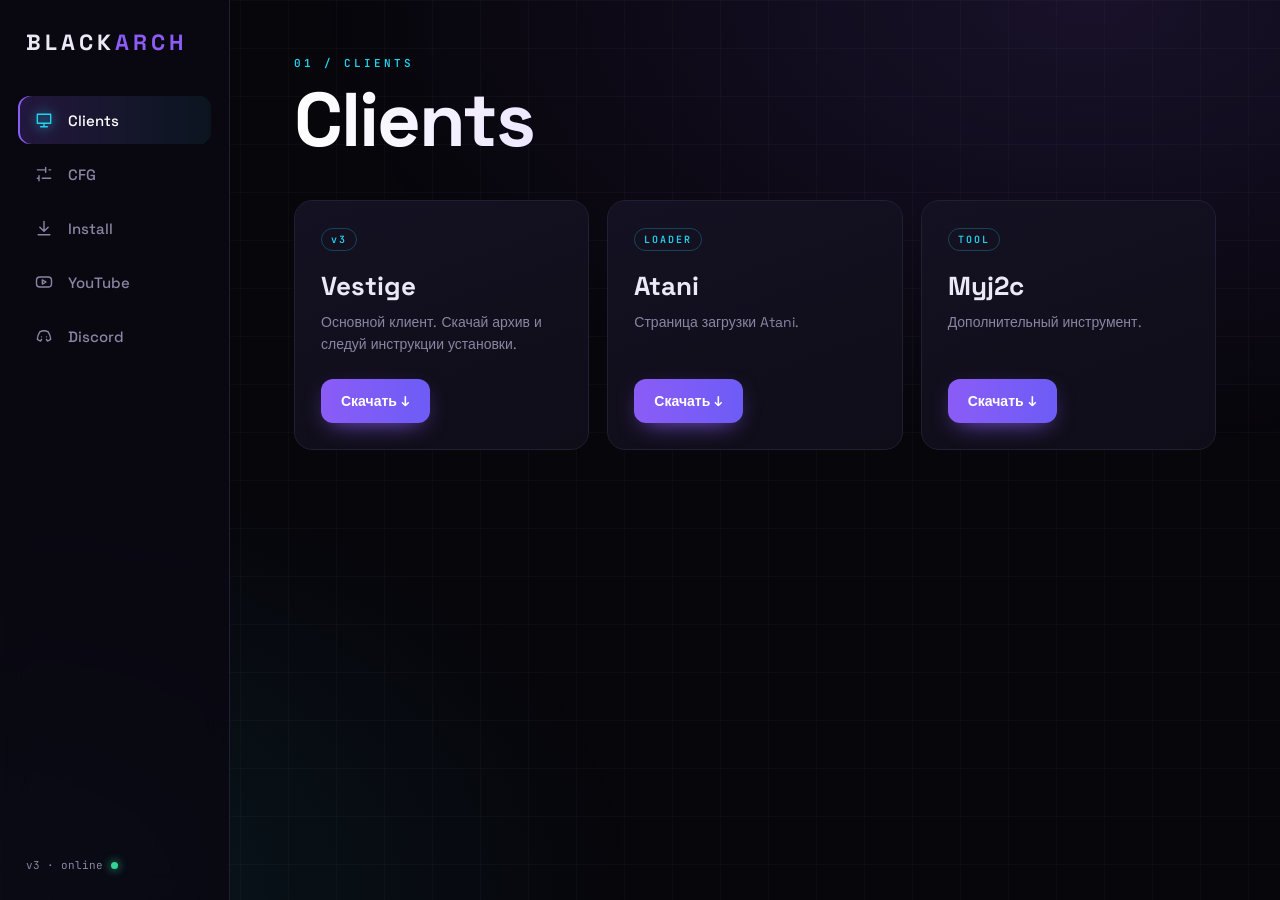
==== commit 6ee4bdca: "kk" ====
--- a/index.html
+++ b/index.html
@@ -31,9 +31,9 @@
     <div class="side-foot">v3 · online<span class="dot"></span></div>
   </aside>
   <main>
-    <section class="panel on" id="clients"><header><p>01 / CLIENTS</p><h1>Клиенты</h1></header><div class="grid" id="clientGrid"></div></section>
+    <section class="panel on" id="clients"><header><p>01 / CLIENTS</p><h1>Clients</h1></header><div class="grid" id="clientGrid"></div></section>
     <section class="panel" id="cfg"><header><p>02 / CONFIGS</p><h1>CFG</h1></header><div class="list" id="cfgList"></div></section>
-    <section class="panel" id="install"><header><p>03 / GUIDE</p><h1>Установка</h1></header><ol class="steps" id="steps"></ol></section>
+    <section class="panel" id="install"><header><p>03 / GUIDE</p><h1>Download</h1></header><ol class="steps" id="steps"></ol></section>
     <section class="panel" id="youtube"><header><p>04 / VIDEO</p><h1>YouTube</h1></header><div class="grid vids" id="vidGrid"></div></section>
     <section class="panel" id="discord"><header><p>05 / COMMUNITY</p><h1>Discord</h1></header><div class="hero-card" id="discordCard"></div></section>
   </main>
--- a/style.css
+++ b/style.css
@@ -64,3 +64,7 @@
  main{padding:36px 6vw 110px}.row{flex-wrap:wrap}.hero-card{padding:32px}
 }
 @media(prefers-reduced-motion:reduce){*{animation-duration:.01s!important}}
+
+/* страховка: если скрипт не загрузился, заставка сама исчезнет */
+#boot{animation:bootfail .5s 6s forwards}
+@keyframes bootfail{to{opacity:0;visibility:hidden}}
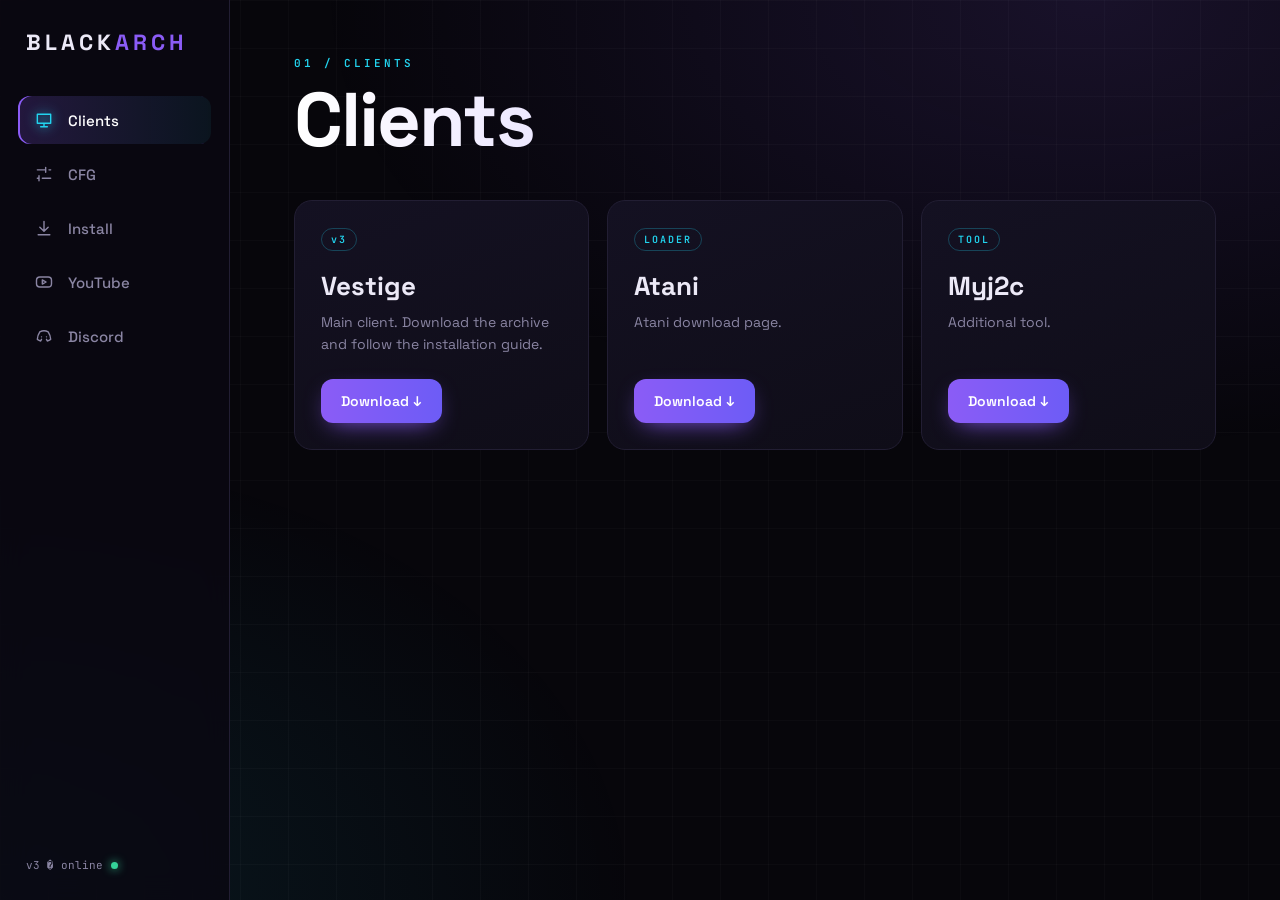
==== commit 8b8d8673: "update kk" ====
--- a/index.html
+++ b/index.html
@@ -1,5 +1,5 @@
 <!DOCTYPE html>
-<html lang="ru">
+<html lang="en">
 <head>
 <meta charset="UTF-8"><meta name="viewport" content="width=device-width,initial-scale=1">
 <title>BlackArch</title>
@@ -28,7 +28,7 @@
       <button data-tab="youtube"><svg viewBox="0 0 24 24"><rect x="3" y="6" width="18" height="12" rx="4"/><path d="M10 9.5v5l4.5-2.5z"/></svg><b>YouTube</b></button>
       <button data-tab="discord"><svg viewBox="0 0 24 24"><path d="M7 7c3-1.5 7-1.5 10 0 2 3 3 6 3 9-2 1.500-4 2-4 2l-1-2M7 7C5 10 4 13 4 16c2 1.500 4 2 4 2l1-2M9 13h.01M15 13h.01"/></svg><b>Discord</b></button>
     </nav>
-    <div class="side-foot">v3 · online<span class="dot"></span></div>
+    <div class="side-foot">v3 � online<span class="dot"></span></div>
   </aside>
   <main>
     <section class="panel on" id="clients"><header><p>01 / CLIENTS</p><h1>Clients</h1></header><div class="grid" id="clientGrid"></div></section>
@@ -42,3 +42,4 @@
 <script src="script.js"></script>
 </body>
 </html>
+
--- a/style.css
+++ b/style.css
@@ -4,7 +4,7 @@
 a{color:inherit;text-decoration:none}button{font:inherit;color:inherit;background:none;border:0;cursor:pointer}
 .bg{position:fixed;inset:0;z-index:-1;background:radial-gradient(60vw 50vh at 85% 0,#8b5cf622,transparent),radial-gradient(50vw 50vh at 0 100%,#22d3ee18,transparent),linear-gradient(#ffffff06 1px,transparent 1px) 0 0/48px 48px,linear-gradient(90deg,#ffffff06 1px,transparent 1px) 0 0/48px 48px;animation:drift 30s linear infinite}
 @keyframes drift{to{background-position:0 0,0 0,48px 48px,48px 48px}}
-/* загрузка */
+/* CSS */
 #boot{position:fixed;inset:0;z-index:99;background:#05040a;display:grid;place-items:center;transition:clip-path 1s cubic-bezier(.77,0,.18,1),opacity .4s .8s;clip-path:inset(0)}
 #boot.done{clip-path:inset(0 0 100% 0);opacity:0;pointer-events:none}
 #bootfx{position:absolute;inset:0;width:100%;height:100%;opacity:.5}
@@ -14,7 +14,7 @@
 .boot-log{font:12px/1.9 var(--m);color:var(--mut);height:110px;margin:22px 0 14px;overflow:hidden}.boot-log b{color:var(--b);font-weight:400}
 .boot-bar{height:3px;background:#1a1628;overflow:hidden;border-radius:3px}.boot-bar i{display:block;height:100%;width:0;background:linear-gradient(90deg,var(--a),var(--b));box-shadow:0 0 14px var(--a)}
 .boot-pct{font:11px var(--m);color:var(--mut);text-align:right;margin-top:8px}
-/* каркас */
+/* CSS */
 .app{display:grid;grid-template-columns:230px 1fr;min-height:100vh}
 .side{position:sticky;top:0;height:100vh;padding:28px 18px;display:flex;flex-direction:column;border-right:1px solid var(--line);background:#0a0812cc;backdrop-filter:blur(14px)}
 .brand{font:700 22px var(--f);letter-spacing:4px;margin:0 8px 40px}.brand span{color:var(--a)}
@@ -65,6 +65,7 @@
 }
 @media(prefers-reduced-motion:reduce){*{animation-duration:.01s!important}}
 
-/* страховка: если скрипт не загрузился, заставка сама исчезнет */
+/* CSS */
 #boot{animation:bootfail .5s 6s forwards}
 @keyframes bootfail{to{opacity:0;visibility:hidden}}
+
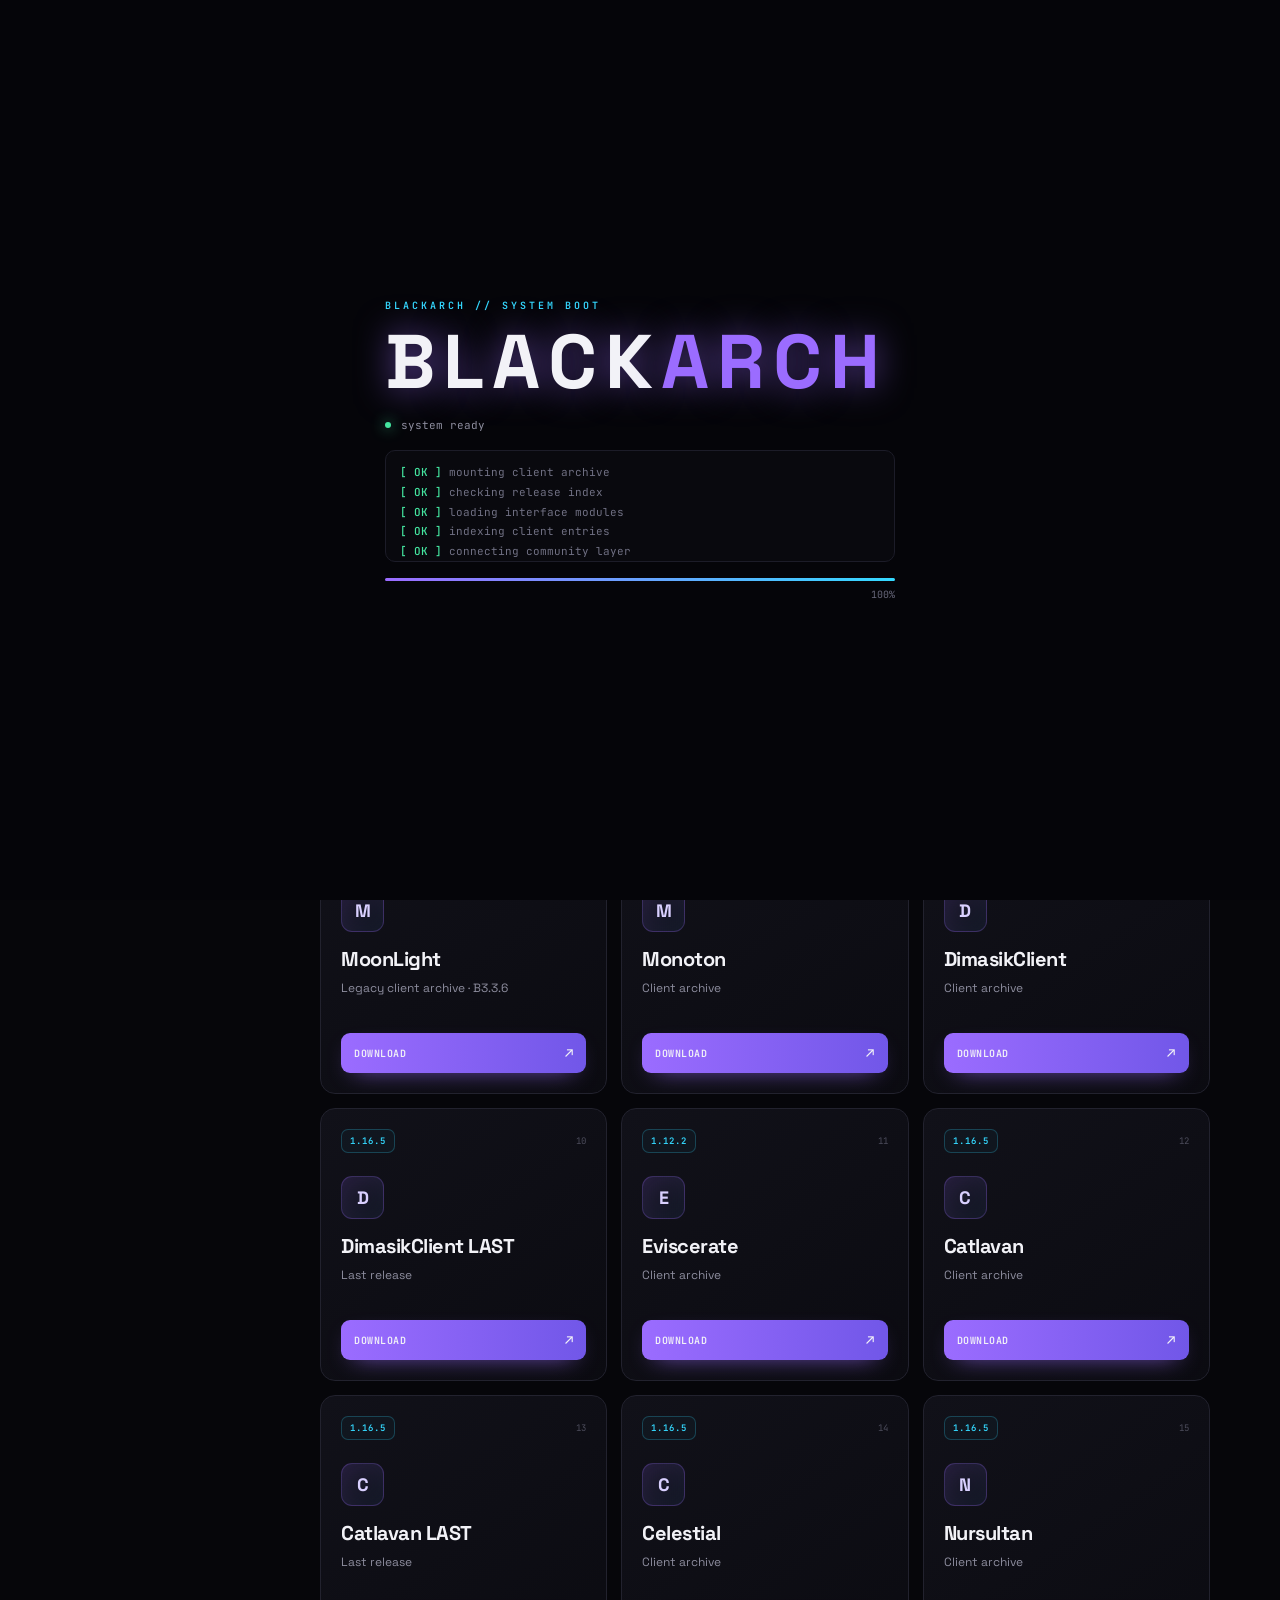
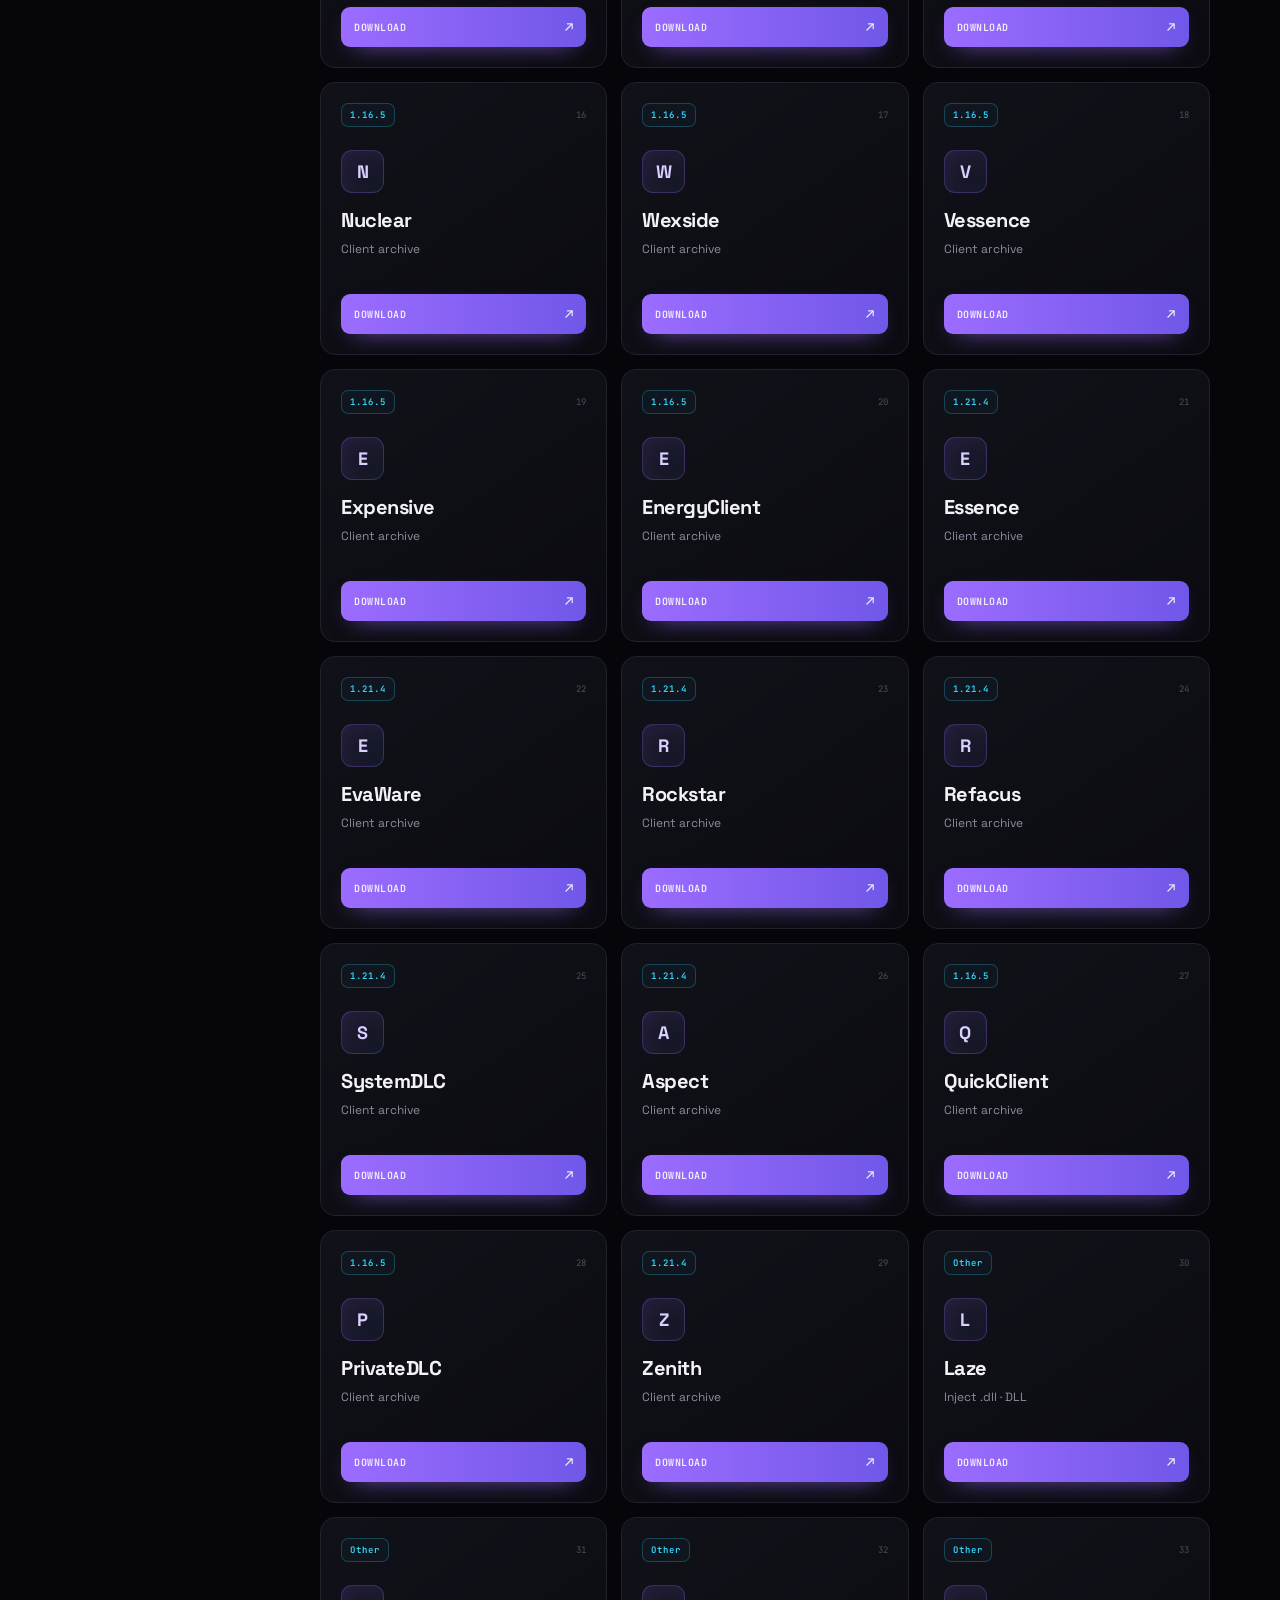
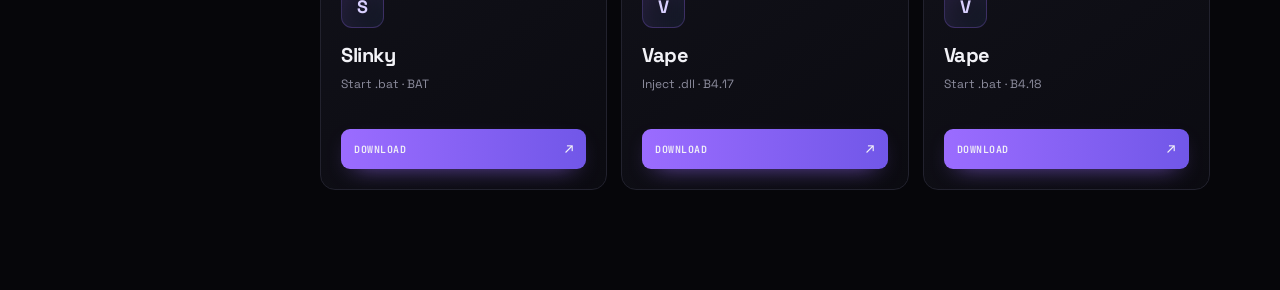
==== commit cfa1c179: "10" ====
--- a/index.html
+++ b/index.html
@@ -2,44 +2,38 @@
 <html lang="en">
 <head>
 <meta charset="UTF-8"><meta name="viewport" content="width=device-width,initial-scale=1">
-<title>BlackArch</title>
+<title>BlackArch // Client Archive</title>
 <link rel="preconnect" href="https://fonts.googleapis.com"><link rel="preconnect" href="https://fonts.gstatic.com" crossorigin>
-<link href="https://fonts.googleapis.com/css2?family=Space+Grotesk:wght@400;500;700&family=JetBrains+Mono:wght@400;600&display=swap" rel="stylesheet">
+<link href="https://fonts.googleapis.com/css2?family=Space+Grotesk:wght@400;500;600;700&family=JetBrains+Mono:wght@400;500;600&display=swap" rel="stylesheet">
 <link rel="stylesheet" href="style.css">
 </head>
 <body>
-<div id="boot">
-  <canvas id="bootfx"></canvas>
-  <div class="boot-box">
-    <div class="boot-logo">BLACK<span>ARCH</span></div>
-    <div class="boot-log" id="bootlog"></div>
-    <div class="boot-bar"><i id="bootbar"></i></div>
-    <div class="boot-pct" id="bootpct">0%</div>
-  </div>
-</div>
+<div id="boot"><canvas id="bootfx"></canvas><div class="boot-box">
+  <div class="boot-kicker">BLACKARCH // SYSTEM BOOT</div><div class="boot-logo">BLACK<span>ARCH</span></div>
+  <div class="boot-status"><span class="status-dot"></span><span id="bootstatus">initializing archive...</span></div>
+  <div class="boot-log" id="bootlog"></div><div class="boot-bar"><i id="bootbar"></i></div><div class="boot-pct" id="bootpct">0%</div>
+</div></div>
 <div class="bg"></div>
 <div class="app">
-  <aside class="side">
-    <a class="brand" href="#clients">BLACK<span>ARCH</span></a>
-    <nav id="tabs">
-      <button data-tab="clients" class="on"><svg viewBox="0 0 24 24"><path d="M4 5h16v11H4zM8 20h8M12 16v4"/></svg><b>Clients</b></button>
-      <button data-tab="cfg"><svg viewBox="0 0 24 24"><path d="M4 7h10M18 7h2M4 17h2M10 17h10M14 4v6M6 14v6"/></svg><b>CFG</b></button>
-      <button data-tab="install"><svg viewBox="0 0 24 24"><path d="M12 4v11M7 11l5 5 5-5M5 20h14"/></svg><b>Install</b></button>
-      <button data-tab="youtube"><svg viewBox="0 0 24 24"><rect x="3" y="6" width="18" height="12" rx="4"/><path d="M10 9.5v5l4.5-2.5z"/></svg><b>YouTube</b></button>
-      <button data-tab="discord"><svg viewBox="0 0 24 24"><path d="M7 7c3-1.5 7-1.5 10 0 2 3 3 6 3 9-2 1.500-4 2-4 2l-1-2M7 7C5 10 4 13 4 16c2 1.500 4 2 4 2l1-2M9 13h.01M15 13h.01"/></svg><b>Discord</b></button>
-    </nav>
-    <div class="side-foot">v3 � online<span class="dot"></span></div>
-  </aside>
-  <main>
-    <section class="panel on" id="clients"><header><p>01 / CLIENTS</p><h1>Clients</h1></header><div class="grid" id="clientGrid"></div></section>
-    <section class="panel" id="cfg"><header><p>02 / CONFIGS</p><h1>CFG</h1></header><div class="list" id="cfgList"></div></section>
-    <section class="panel" id="install"><header><p>03 / GUIDE</p><h1>Download</h1></header><ol class="steps" id="steps"></ol></section>
-    <section class="panel" id="youtube"><header><p>04 / VIDEO</p><h1>YouTube</h1></header><div class="grid vids" id="vidGrid"></div></section>
-    <section class="panel" id="discord"><header><p>05 / COMMUNITY</p><h1>Discord</h1></header><div class="hero-card" id="discordCard"></div></section>
-  </main>
-</div>
-<div class="toast" id="toast"></div>
-<script src="script.js"></script>
-</body>
-</html>
-
+<aside class="side">
+  <a class="brand" href="#clients"><span class="brand-mark">B</span><span>BLACK<span>ARCH</span></span></a>
+  <div class="side-label">ARCHIVE</div>
+  <nav id="tabs">
+    <button data-tab="clients" class="on"><svg viewBox="0 0 24 24"><path d="M4 5h16v11H4zM8 20h8M12 16v4"/></svg><b>Clients</b><em>01</em></button>
+    <button data-tab="cfg"><svg viewBox="0 0 24 24"><path d="M4 7h10M18 7h2M4 17h2M10 17h10M14 4v6M6 14v6"/></svg><b>CFG</b><em>02</em></button>
+    <button data-tab="install"><svg viewBox="0 0 24 24"><path d="M12 4v11M7 11l5 5 5-5M5 20h14"/></svg><b>Install</b><em>03</em></button>
+    <button data-tab="youtube"><svg viewBox="0 0 24 24"><rect x="3" y="6" width="18" height="12" rx="4"/><path d="M10 9.5v5l4.5-2.5z"/></svg><b>YouTube</b><em>04</em></button>
+    <button data-tab="discord"><svg viewBox="0 0 24 24"><path d="M7 7c3-1.5 7-1.5 10 0 2 3 3 6 3 9-2 1.5-4 2-4 2l-1-2M7 7C5 10 4 13 4 16c2 1.5 4 2 4 2l1-2M9 13h.01M15 13h.01"/></svg><b>Discord</b><em>05</em></button>
+  </nav>
+  <div class="side-card"><span>ARCHIVE STATUS</span><strong><i></i> ONLINE</strong><small>clients database ready</small></div>
+  <div class="side-foot">BLACKARCH <span>v4.0</span></div>
+</aside>
+<main>
+<section class="panel on" id="clients"><header><div><p>01 / CLIENT ARCHIVE</p><h1>Clients</h1></div><div class="header-stat"><strong id="clientCount">33</strong><span>ENTRIES</span></div></header>
+<div class="toolbar"><div class="filters" id="filters"><button class="active" data-filter="all">ALL</button><button data-filter="1.8.8">1.8.8</button><button data-filter="1.12.2+">1.12.2+</button><button data-filter="other">OTHER</button></div><label class="search"><svg viewBox="0 0 24 24"><circle cx="11" cy="11" r="6"/><path d="m16 16 5 5"/></svg><input id="search" placeholder="Search clients..." autocomplete="off"></label></div>
+<div class="grid" id="clientGrid"></div><div class="empty" id="empty">No clients match your search.</div></section>
+<section class="panel" id="cfg"><header><div><p>02 / CONFIGURATION</p><h1>CFG</h1></div></header><div class="feature-note"><span class="note-icon">CFG</span><div><h2>Configuration archive</h2><p>Use the client-specific configuration files supplied with each release. Place them in the location described by the installation guide.</p></div></div><div class="list" id="cfgList"></div></section>
+<section class="panel" id="install"><header><div><p>03 / SETUP GUIDE</p><h1>Download</h1></div></header><ol class="steps" id="steps"></ol></section>
+<section class="panel" id="youtube"><header><div><p>04 / MEDIA</p><h1>YouTube</h1></div></header><div class="media-empty"><div class="media-icon">▶</div><h2>Video section</h2><p>Add your YouTube videos to <code>script.js</code> and they will appear here.</p></div></section>
+<section class="panel" id="discord"><header><div><p>05 / COMMUNITY</p><h1>Discord</h1></div></header><div class="hero-card" id="discordCard"></div></section>
+</main></div><div class="toast" id="toast"></div><script src="script.js"></script></body></html>
--- a/style.css
+++ b/style.css
@@ -1,71 +1 @@
-:root{--bg:#07060b;--panel:#0f0d18;--line:#221e33;--text:#ece9f7;--mut:#8a85a3;--a:#8b5cf6;--b:#22d3ee;--glow:0 0 40px -8px #8b5cf6aa;--f:'Space Grotesk',sans-serif;--m:'JetBrains Mono',monospace}
-*{box-sizing:border-box;margin:0;padding:0}
-body{background:var(--bg);color:var(--text);font-family:var(--f);min-height:100vh;overflow-x:hidden}
-a{color:inherit;text-decoration:none}button{font:inherit;color:inherit;background:none;border:0;cursor:pointer}
-.bg{position:fixed;inset:0;z-index:-1;background:radial-gradient(60vw 50vh at 85% 0,#8b5cf622,transparent),radial-gradient(50vw 50vh at 0 100%,#22d3ee18,transparent),linear-gradient(#ffffff06 1px,transparent 1px) 0 0/48px 48px,linear-gradient(90deg,#ffffff06 1px,transparent 1px) 0 0/48px 48px;animation:drift 30s linear infinite}
-@keyframes drift{to{background-position:0 0,0 0,48px 48px,48px 48px}}
-/* CSS */
-#boot{position:fixed;inset:0;z-index:99;background:#05040a;display:grid;place-items:center;transition:clip-path 1s cubic-bezier(.77,0,.18,1),opacity .4s .8s;clip-path:inset(0)}
-#boot.done{clip-path:inset(0 0 100% 0);opacity:0;pointer-events:none}
-#bootfx{position:absolute;inset:0;width:100%;height:100%;opacity:.5}
-.boot-box{position:relative;width:min(440px,86vw)}
-.boot-logo{font:700 clamp(40px,9vw,64px) var(--f);letter-spacing:6px;text-shadow:0 0 30px #8b5cf6aa;animation:glitch 3s infinite}.boot-logo span{color:var(--a)}
-@keyframes glitch{0%,92%,100%{transform:none}94%{transform:translateX(-4px);text-shadow:3px 0 #22d3ee,-3px 0 #f43f5e}96%{transform:translateX(3px)}}
-.boot-log{font:12px/1.9 var(--m);color:var(--mut);height:110px;margin:22px 0 14px;overflow:hidden}.boot-log b{color:var(--b);font-weight:400}
-.boot-bar{height:3px;background:#1a1628;overflow:hidden;border-radius:3px}.boot-bar i{display:block;height:100%;width:0;background:linear-gradient(90deg,var(--a),var(--b));box-shadow:0 0 14px var(--a)}
-.boot-pct{font:11px var(--m);color:var(--mut);text-align:right;margin-top:8px}
-/* CSS */
-.app{display:grid;grid-template-columns:230px 1fr;min-height:100vh}
-.side{position:sticky;top:0;height:100vh;padding:28px 18px;display:flex;flex-direction:column;border-right:1px solid var(--line);background:#0a0812cc;backdrop-filter:blur(14px)}
-.brand{font:700 22px var(--f);letter-spacing:4px;margin:0 8px 40px}.brand span{color:var(--a)}
-#tabs{display:flex;flex-direction:column;gap:6px;position:relative}
-#tabs button{display:flex;align-items:center;gap:14px;padding:14px 16px;border-radius:12px;color:var(--mut);transition:.25s;text-align:left;position:relative}
-#tabs svg{width:20px;height:20px;fill:none;stroke:currentColor;stroke-width:1.7;stroke-linecap:round;stroke-linejoin:round}
-#tabs b{font-weight:500;font-size:15px}
-#tabs button:hover{color:var(--text);background:#ffffff08;transform:translateX(4px)}
-#tabs button.on{color:#fff;background:linear-gradient(90deg,#8b5cf633,#22d3ee11);box-shadow:inset 2px 0 var(--a)}
-#tabs button.on svg{stroke:var(--b);filter:drop-shadow(0 0 6px var(--b))}
-.side-foot{margin-top:auto;font:11px var(--m);color:var(--mut);padding:0 8px}.dot{display:inline-block;width:7px;height:7px;border-radius:50%;background:#34d399;margin-left:8px;box-shadow:0 0 10px #34d399;animation:pulse 1.6s infinite}@keyframes pulse{50%{opacity:.3}}
-main{padding:56px 5vw;perspective:1400px;min-width:0}
-.panel{display:none}.panel.on{display:block;animation:enter .6s cubic-bezier(.2,.7,.2,1)}
-@keyframes enter{from{opacity:0;transform:translateX(50px) rotateY(-6deg);filter:blur(6px)}to{opacity:1;transform:none;filter:none}}
-header p{font:600 11px var(--m);letter-spacing:3px;color:var(--b);margin-bottom:12px}
-h1{font:700 clamp(40px,6vw,76px)/1 var(--f);letter-spacing:-2px;margin-bottom:42px;background:linear-gradient(90deg,#fff,#b9a6ff);-webkit-background-clip:text;background-clip:text;color:transparent}
-.grid{display:grid;grid-template-columns:repeat(auto-fill,minmax(270px,1fr));gap:18px}
-.card{background:linear-gradient(160deg,#141122,var(--panel));border:1px solid var(--line);border-radius:18px;padding:26px;position:relative;overflow:hidden;transition:transform .2s,border-color .3s,box-shadow .3s;transform-style:preserve-3d}
-.card:before{content:"";position:absolute;inset:0;background:radial-gradient(260px circle at var(--mx,50%) var(--my,0),#8b5cf62e,transparent 60%);opacity:0;transition:.3s}
-.card:hover{border-color:#8b5cf688;box-shadow:var(--glow)}.card:hover:before{opacity:1}
-.card>*{position:relative}
-.tag{display:inline-block;font:600 10px var(--m);letter-spacing:2px;color:var(--b);border:1px solid #22d3ee44;padding:4px 9px;border-radius:99px;margin-bottom:18px}
-.card h3{font:700 26px var(--f);margin-bottom:8px}.card p{color:var(--mut);font-size:14px;line-height:1.6;min-height:46px}
-.btn{display:inline-flex;align-items:center;gap:10px;margin-top:22px;padding:13px 20px;border-radius:12px;font-weight:600;font-size:14px;background:linear-gradient(90deg,var(--a),#6d5cf6);color:#fff;transition:.25s;box-shadow:0 8px 24px -10px var(--a)}
-.btn:hover{transform:translateY(-2px);box-shadow:0 14px 30px -10px var(--a);filter:brightness(1.15)}
-.btn.ghost{background:none;border:1px solid var(--line);box-shadow:none}.btn.ghost:hover{border-color:var(--a)}
-.list{display:flex;flex-direction:column;gap:12px}
-.row{display:flex;align-items:center;gap:20px;padding:20px 24px;background:var(--panel);border:1px solid var(--line);border-radius:16px;transition:.25s}
-.row:hover{border-color:#8b5cf688;transform:translateX(6px)}.row h3{font-size:18px}.row p{font-size:13px;color:var(--mut);margin-top:4px}.row .btn{margin:0 0 0 auto;padding:10px 16px}
-.row i{font:600 13px var(--m);color:var(--a);font-style:normal}
-.steps{list-style:none;counter-reset:s;display:grid;gap:14px;max-width:760px}
-.steps li{counter-increment:s;display:flex;gap:20px;padding:22px;background:var(--panel);border:1px solid var(--line);border-radius:16px;line-height:1.6;animation:enter .6s both}
-.steps li:before{content:counter(s,decimal-leading-zero);font:700 28px var(--f);color:var(--a);min-width:44px}.steps b{display:block;font-size:17px;margin-bottom:4px}.steps span{color:var(--mut);font-size:14px}
-.vid{padding:0;overflow:hidden}.vid .frame{aspect-ratio:16/9;background:#0b0912;display:grid;place-items:center;position:relative;cursor:pointer}
-.vid iframe,.vid .frame img{position:absolute;inset:0;width:100%;height:100%;border:0;object-fit:cover}
-.play{width:62px;height:62px;border-radius:50%;background:var(--a);display:grid;place-items:center;box-shadow:0 0 0 8px #8b5cf633,var(--glow);position:relative;transition:.3s}.frame:hover .play{transform:scale(1.12)}
-.play:after{content:"";border-left:18px solid #fff;border-top:11px solid transparent;border-bottom:11px solid transparent;margin-left:5px}
-.vid .info{padding:20px 24px 24px}.vid h3{font-size:19px}.vid p{min-height:0;margin-top:6px}
-.hero-card{padding:56px;border-radius:24px;border:1px solid #8b5cf655;background:radial-gradient(500px at 90% 0,#8b5cf633,transparent),var(--panel);max-width:820px;box-shadow:var(--glow)}
-.hero-card h2{font:700 40px var(--f);margin-bottom:12px}.hero-card p{color:var(--mut);max-width:480px;line-height:1.7}
-.toast{position:fixed;bottom:26px;right:26px;background:var(--a);padding:14px 20px;border-radius:12px;font-weight:600;font-size:14px;transform:translateY(120px);transition:.4s;z-index:60}.toast.show{transform:none}
-@media(max-width:800px){
- .app{grid-template-columns:1fr}
- .side{position:fixed;inset:auto 0 0 0;height:auto;z-index:50;padding:8px;flex-direction:row;border:0;border-top:1px solid var(--line)}
- .brand,.side-foot{display:none}#tabs{flex-direction:row;width:100%;justify-content:space-around}
- #tabs button{flex-direction:column;gap:4px;padding:8px 10px}#tabs b{font-size:10px}#tabs button.on{box-shadow:none}
- main{padding:36px 6vw 110px}.row{flex-wrap:wrap}.hero-card{padding:32px}
-}
-@media(prefers-reduced-motion:reduce){*{animation-duration:.01s!important}}
-
-/* CSS */
-#boot{animation:bootfail .5s 6s forwards}
-@keyframes bootfail{to{opacity:0;visibility:hidden}}
-
+:root{--bg:#06060a;--panel:#0d0d14;--panel2:#11111a;--line:#22222e;--text:#f2f2f7;--mut:#8d8d9e;--a:#9b6cff;--b:#34d9ff;--green:#45e6a0;--red:#ff557d;--f:'Space Grotesk',sans-serif;--m:'JetBrains Mono',monospace;--glow:0 0 55px -15px #9b6cffcc}*{box-sizing:border-box;margin:0;padding:0}html{scroll-behavior:smooth}body{background:var(--bg);color:var(--text);font-family:var(--f);min-height:100vh;overflow-x:hidden}a,button{color:inherit;text-decoration:none}button{font:inherit;background:none;border:0;cursor:pointer}.bg{position:fixed;inset:0;z-index:-2;background:radial-gradient(55vw 50vh at 90% 0,#7c4dff18,transparent 65%),radial-gradient(45vw 45vh at 0 100%,#25d9ff12,transparent 65%),linear-gradient(#fff 1px,transparent 1px) 0 0/56px 56px,linear-gradient(90deg,#fff 1px,transparent 1px) 0 0/56px 56px;opacity:.7;animation:gridmove 35s linear infinite}@keyframes gridmove{to{background-position:56px 56px,56px 56px,0 0,0 0}}#boot{position:fixed;inset:0;z-index:100;background:#050509;display:grid;place-items:center;transition:clip-path 1s cubic-bezier(.77,0,.18,1),opacity .5s .7s;clip-path:inset(0)}#boot.done{clip-path:inset(0 0 100% 0);opacity:0;pointer-events:none}#bootfx{position:absolute;inset:0;width:100%;height:100%;opacity:.3}.boot-box{width:min(510px,86vw);position:relative}.boot-kicker{font:600 10px var(--m);letter-spacing:3px;color:var(--b);margin-bottom:12px}.boot-logo{font:700 clamp(48px,10vw,76px)/1 var(--f);letter-spacing:8px;text-shadow:0 0 35px #9b6cff99}.boot-logo span{color:var(--a)}.boot-status{display:flex;align-items:center;gap:10px;font:11px var(--m);color:var(--mut);margin-top:18px}.status-dot{width:6px;height:6px;border-radius:50%;background:var(--green);box-shadow:0 0 14px var(--green);animation:pulse 1s infinite}.boot-log{height:112px;margin:18px 0 16px;padding:12px 14px;border:1px solid #1c1c28;background:#09090e;border-radius:10px;font:11px/1.8 var(--m);color:#707083;overflow:hidden}.boot-log b{color:var(--green);font-weight:500}.boot-bar{height:3px;background:#1a1a24;border-radius:9px;overflow:hidden}.boot-bar i{display:block;width:0;height:100%;background:linear-gradient(90deg,var(--a),var(--b));box-shadow:0 0 18px var(--a);transition:width .2s}.boot-pct{text-align:right;margin-top:7px;color:#666679;font:10px var(--m)}@keyframes pulse{50%{opacity:.35}}.app{display:grid;grid-template-columns:250px 1fr;min-height:100vh}.side{position:sticky;top:0;height:100vh;padding:28px 18px;display:flex;flex-direction:column;border-right:1px solid var(--line);background:#09090fcc;backdrop-filter:blur(18px);z-index:20}.brand{display:flex;align-items:center;gap:11px;font:700 19px var(--f);letter-spacing:3px;margin:0 9px 42px}.brand>span:last-child>span{color:var(--a)}.brand-mark{width:31px;height:31px;display:grid;place-items:center;border:1px solid #9b6cff66;border-radius:9px;color:#fff;background:linear-gradient(135deg,#9b6cff33,#34d9ff18);box-shadow:0 0 22px #9b6cff22}.side-label{font:600 9px var(--m);letter-spacing:3px;color:#565665;padding:0 10px 10px}#tabs{display:flex;flex-direction:column;gap:4px}#tabs button{display:grid;grid-template-columns:21px 1fr auto;align-items:center;gap:13px;padding:13px 12px;border-radius:11px;color:var(--mut);transition:.22s;text-align:left}#tabs button:hover{color:#fff;background:#ffffff08;transform:translateX(3px)}#tabs button.on{color:#fff;background:linear-gradient(90deg,#9b6cff26,#34d9ff06);box-shadow:inset 2px 0 var(--a)}#tabs svg{width:19px;height:19px;fill:none;stroke:currentColor;stroke-width:1.7;stroke-linecap:round;stroke-linejoin:round}#tabs b{font-size:14px;font-weight:600}#tabs em{font:10px var(--m);font-style:normal;color:#555564}#tabs button.on svg{stroke:var(--b);filter:drop-shadow(0 0 6px #34d9ff)}.side-card{margin-top:auto;padding:15px;border:1px solid var(--line);background:#0c0c13;border-radius:12px}.side-card span,.side-card small{display:block;font:9px var(--m);color:#666675;letter-spacing:1px}.side-card strong{display:flex;align-items:center;gap:8px;font:600 11px var(--m);margin:8px 0;color:#ddd}.side-card i{width:6px;height:6px;border-radius:50%;background:var(--green);box-shadow:0 0 9px var(--green)}.side-foot{font:9px var(--m);color:#525260;margin:18px 8px 0}.side-foot span{float:right;color:#737384}main{padding:60px 5.5vw 100px;min-width:0}header{display:flex;justify-content:space-between;align-items:flex-start;margin-bottom:38px}header p{font:600 10px var(--m);letter-spacing:3px;color:var(--b);margin-bottom:11px}h1{font:700 clamp(43px,6vw,72px)/.95 var(--f);letter-spacing:-3px;background:linear-gradient(90deg,#fff,#b9b0d8);-webkit-background-clip:text;background-clip:text;color:transparent}.header-stat{display:flex;flex-direction:column;text-align:right;padding-top:8px}.header-stat strong{font:600 30px var(--m);color:#fff}.header-stat span{font:9px var(--m);letter-spacing:2px;color:#606070}.panel{display:none}.panel.on{display:block;animation:enter .5s cubic-bezier(.2,.7,.2,1)}@keyframes enter{from{opacity:0;transform:translateY(14px);filter:blur(4px)}to{opacity:1;transform:none;filter:none}}.toolbar{display:flex;justify-content:space-between;gap:18px;margin-bottom:20px;flex-wrap:wrap}.filters{display:flex;gap:7px;flex-wrap:wrap}.filters button{padding:9px 13px;border:1px solid var(--line);border-radius:9px;font:600 10px var(--m);color:#777788;transition:.2s}.filters button:hover{color:#fff;border-color:#55556a}.filters button.active{color:#fff;border-color:#9b6cff88;background:#9b6cff18;box-shadow:0 0 22px #9b6cff13}.search{width:min(270px,100%);height:37px;display:flex;align-items:center;gap:9px;padding:0 12px;border:1px solid var(--line);background:#0b0b11;border-radius:9px;color:#626273}.search svg{width:15px;height:15px;fill:none;stroke:currentColor;stroke-width:1.8}.search input{width:100%;border:0;outline:0;background:none;color:#eee;font:11px var(--m)}.search input::placeholder{color:#575766}.grid{display:grid;grid-template-columns:repeat(auto-fill,minmax(245px,1fr));gap:14px}.card{position:relative;overflow:hidden;padding:20px;border:1px solid var(--line);border-radius:15px;background:linear-gradient(145deg,#111119,#0b0b11);transition:transform .25s,border-color .25s,box-shadow .25s;animation:cardin .45s both;animation-delay:var(--delay)}@keyframes cardin{from{opacity:0;transform:translateY(8px)}to{opacity:1;transform:none}}.card:before{content:"";position:absolute;inset:0;background:radial-gradient(240px circle at var(--mx,50%) var(--my,0),#9b6cff24,transparent 62%);opacity:0;transition:.25s}.card:hover{transform:translateY(-4px);border-color:#9b6cff66;box-shadow:var(--glow)}.card:hover:before{opacity:1}.card>*{position:relative}.card-top{display:flex;justify-content:space-between;align-items:center}.tag{font:600 9px var(--m);letter-spacing:1px;color:var(--b);padding:5px 8px;border:1px solid #34d9ff3d;background:#34d9ff08;border-radius:7px}.index{font:9px var(--m);color:#4d4d5c}.client-symbol{width:43px;height:43px;display:grid;place-items:center;margin:23px 0 14px;border-radius:11px;font:700 18px var(--f);color:#d9d0ff;border:1px solid #9b6cff42;background:linear-gradient(135deg,#9b6cff22,#34d9ff0a);box-shadow:inset 0 0 20px #9b6cff0d}.card h3{font-size:20px;letter-spacing:-.5px;margin-bottom:7px}.card p{color:var(--mut);font-size:12px;line-height:1.5;min-height:37px}.btn{display:inline-flex;align-items:center;justify-content:space-between;gap:20px;margin-top:17px;width:100%;padding:11px 13px;border-radius:9px;font:600 10px var(--m);letter-spacing:.5px;background:linear-gradient(90deg,#9b6cff,#7157e8);box-shadow:0 8px 25px -13px #9b6cff;transition:.22s}.btn:hover{filter:brightness(1.13);transform:translateY(-2px);box-shadow:0 12px 28px -12px #9b6cff}.btn span{font-size:14px}.empty{display:none;padding:50px;text-align:center;border:1px dashed var(--line);border-radius:14px;color:var(--mut);font:12px var(--m)}.empty.show{display:block}.feature-note{display:flex;gap:18px;align-items:flex-start;padding:23px;border:1px solid #9b6cff42;border-radius:15px;background:linear-gradient(120deg,#9b6cff0c,#0d0d14);margin-bottom:18px;max-width:850px}.note-icon{display:grid;place-items:center;min-width:48px;height:48px;border:1px solid #9b6cff55;border-radius:12px;font:600 10px var(--m);color:#c8b8ff}.feature-note h2{font-size:19px;margin-bottom:5px}.feature-note p{font-size:13px;line-height:1.6;color:var(--mut)}.list{display:grid;gap:10px;max-width:850px}.row{display:flex;align-items:center;gap:17px;padding:17px 19px;border:1px solid var(--line);background:var(--panel);border-radius:12px;transition:.2s}.row:hover{border-color:#9b6cff55;transform:translateX(4px)}.row i{font:600 10px var(--m);color:var(--b);min-width:55px}.row h3{font-size:15px}.row p{color:var(--mut);font-size:11px;margin-top:3px}.row-arrow{margin-left:auto;color:#626273}.steps{list-style:none;counter-reset:steps;display:grid;gap:12px;max-width:850px}.steps li{counter-increment:steps;display:flex;gap:20px;align-items:center;padding:21px;border:1px solid var(--line);background:var(--panel);border-radius:14px}.steps li>strong{font:700 24px var(--m);color:#9b6cff;min-width:45px}.steps b{display:block;font-size:16px;margin-bottom:4px}.steps span{display:block;color:var(--mut);font-size:12px;line-height:1.5}.media-empty{max-width:700px;padding:60px 30px;text-align:center;border:1px dashed var(--line);border-radius:18px;background:#0b0b11}.media-icon{margin:0 auto 18px;width:58px;height:58px;display:grid;place-items:center;border-radius:50%;background:#9b6cff1c;border:1px solid #9b6cff55;color:#b9a6ff}.media-empty h2{font-size:22px;margin-bottom:8px}.media-empty p{color:var(--mut);font-size:13px}.media-empty code{font:11px var(--m);color:#c2b4ef}.hero-card{position:relative;overflow:hidden;max-width:850px;padding:46px;border:1px solid #5860a655;border-radius:20px;background:radial-gradient(500px at 100% 0,#9b6cff22,transparent 65%),linear-gradient(145deg,#12121c,#0b0b11);box-shadow:var(--glow)}.hero-card:after{content:"";position:absolute;width:180px;height:180px;border:1px solid #9b6cff22;border-radius:50%;right:-70px;top:-70px}.hero-kicker{font:600 9px var(--m);letter-spacing:2px;color:var(--b);margin-bottom:18px}.discord-symbol{font-size:34px;color:#bca9ff;margin-bottom:13px}.hero-card h2{font-size:34px;margin-bottom:9px}.hero-card p{color:var(--mut);font-size:14px;line-height:1.6;max-width:500px}.hero-card .btn{width:auto;min-width:170px}.toast{position:fixed;right:24px;bottom:24px;z-index:90;padding:12px 16px;border:1px solid #9b6cff55;background:#12111a;box-shadow:var(--glow);border-radius:10px;font:11px var(--m);transform:translateY(100px);opacity:0;transition:.3s}.toast.show{transform:none;opacity:1}@media(max-width:850px){.app{grid-template-columns:1fr}.side{position:fixed;inset:auto 0 0 0;width:100%;height:auto;padding:7px 7px 6px;border:0;border-top:1px solid var(--line);flex-direction:row;backdrop-filter:blur(20px);z-index:50}.brand,.side-label,.side-card,.side-foot{display:none}#tabs{width:100%;display:grid;grid-template-columns:repeat(5,1fr);gap:2px}#tabs button{display:flex;flex-direction:column;gap:3px;justify-content:center;align-items:center;padding:7px 3px}#tabs button.on{box-shadow:inset 0 2px var(--a)}#tabs b{font-size:9px}#tabs em{display:none}main{padding:34px 5vw 100px}header{margin-bottom:30px}.header-stat{display:none}.toolbar{flex-direction:column}.search{width:100%}.grid{grid-template-columns:repeat(auto-fill,minmax(210px,1fr))}.hero-card{padding:30px}.hero-card h2{font-size:27px}}@media(max-width:470px){h1{font-size:45px}.grid{grid-template-columns:1fr}.card{padding:19px}.filters{width:100%}.filters button{flex:1}}@media(prefers-reduced-motion:reduce){*,*::before,*::after{animation-duration:.01ms!important;transition-duration:.01ms!important}}
